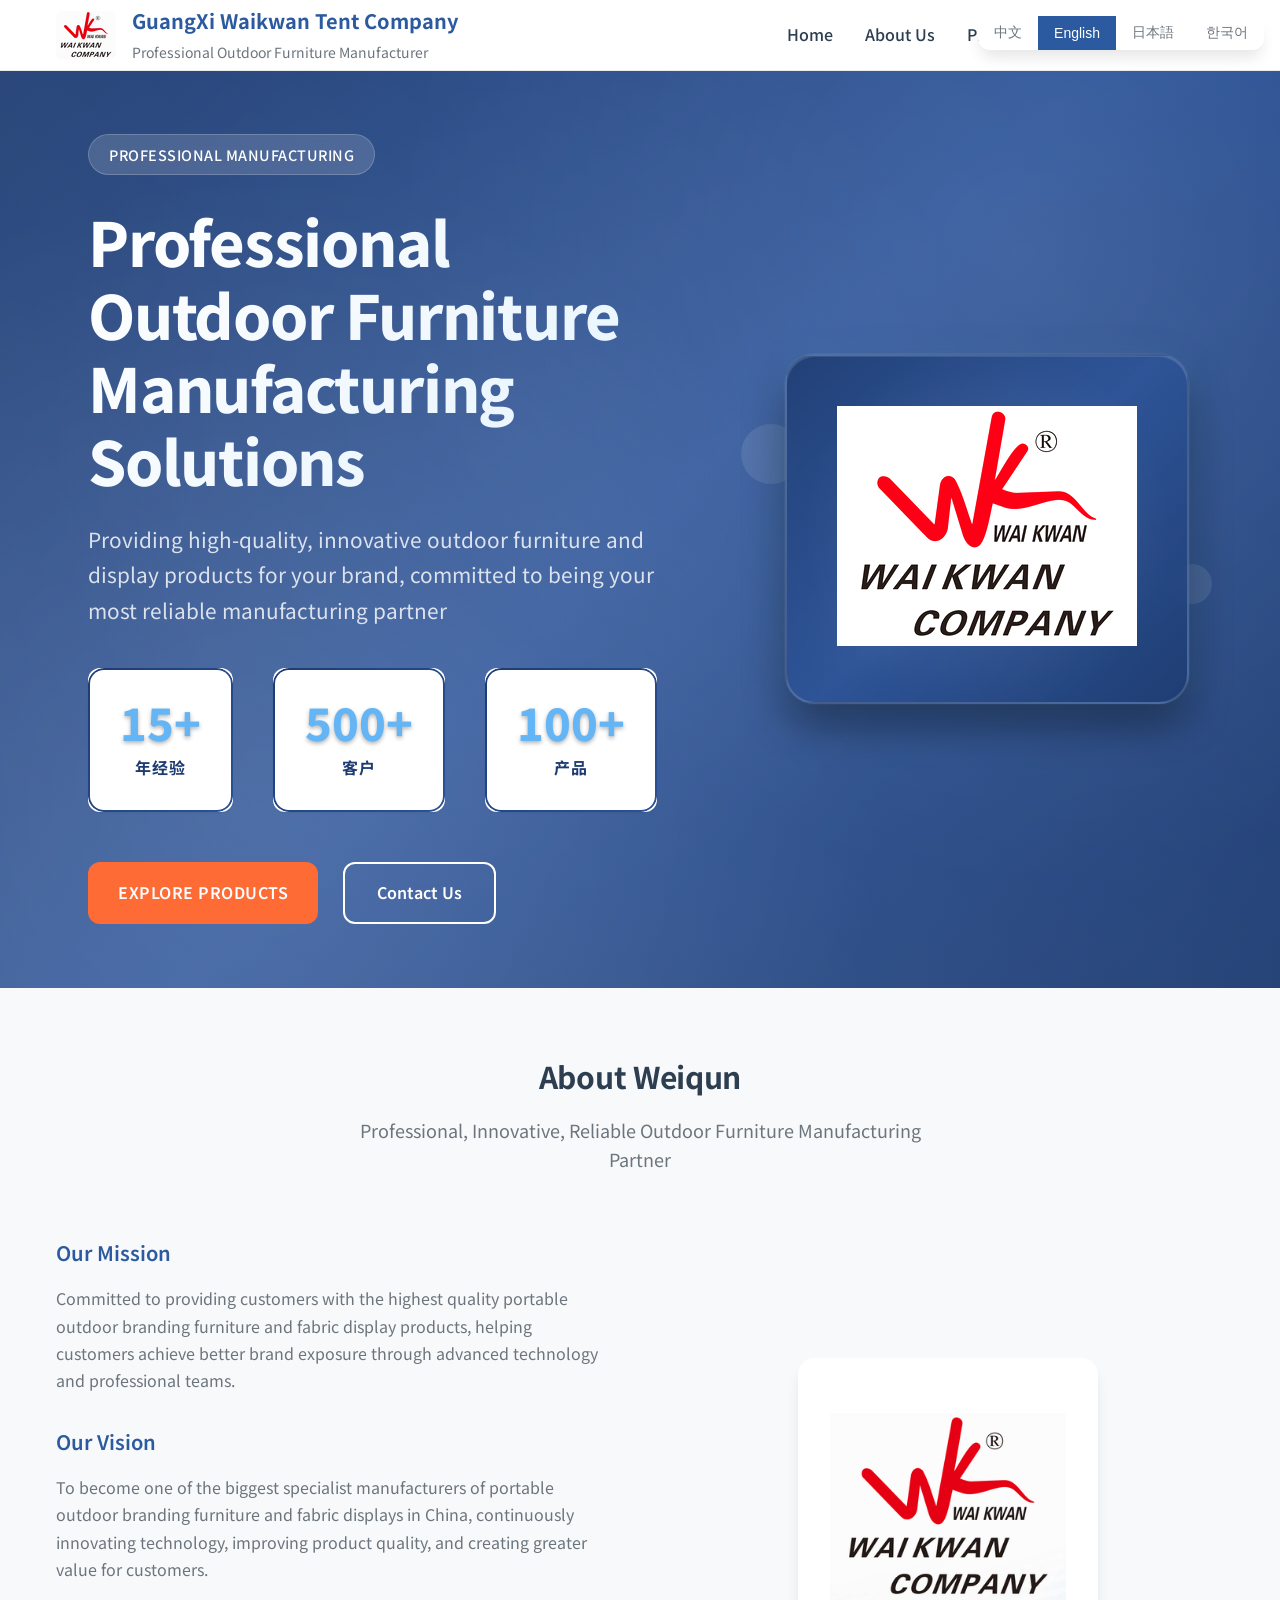
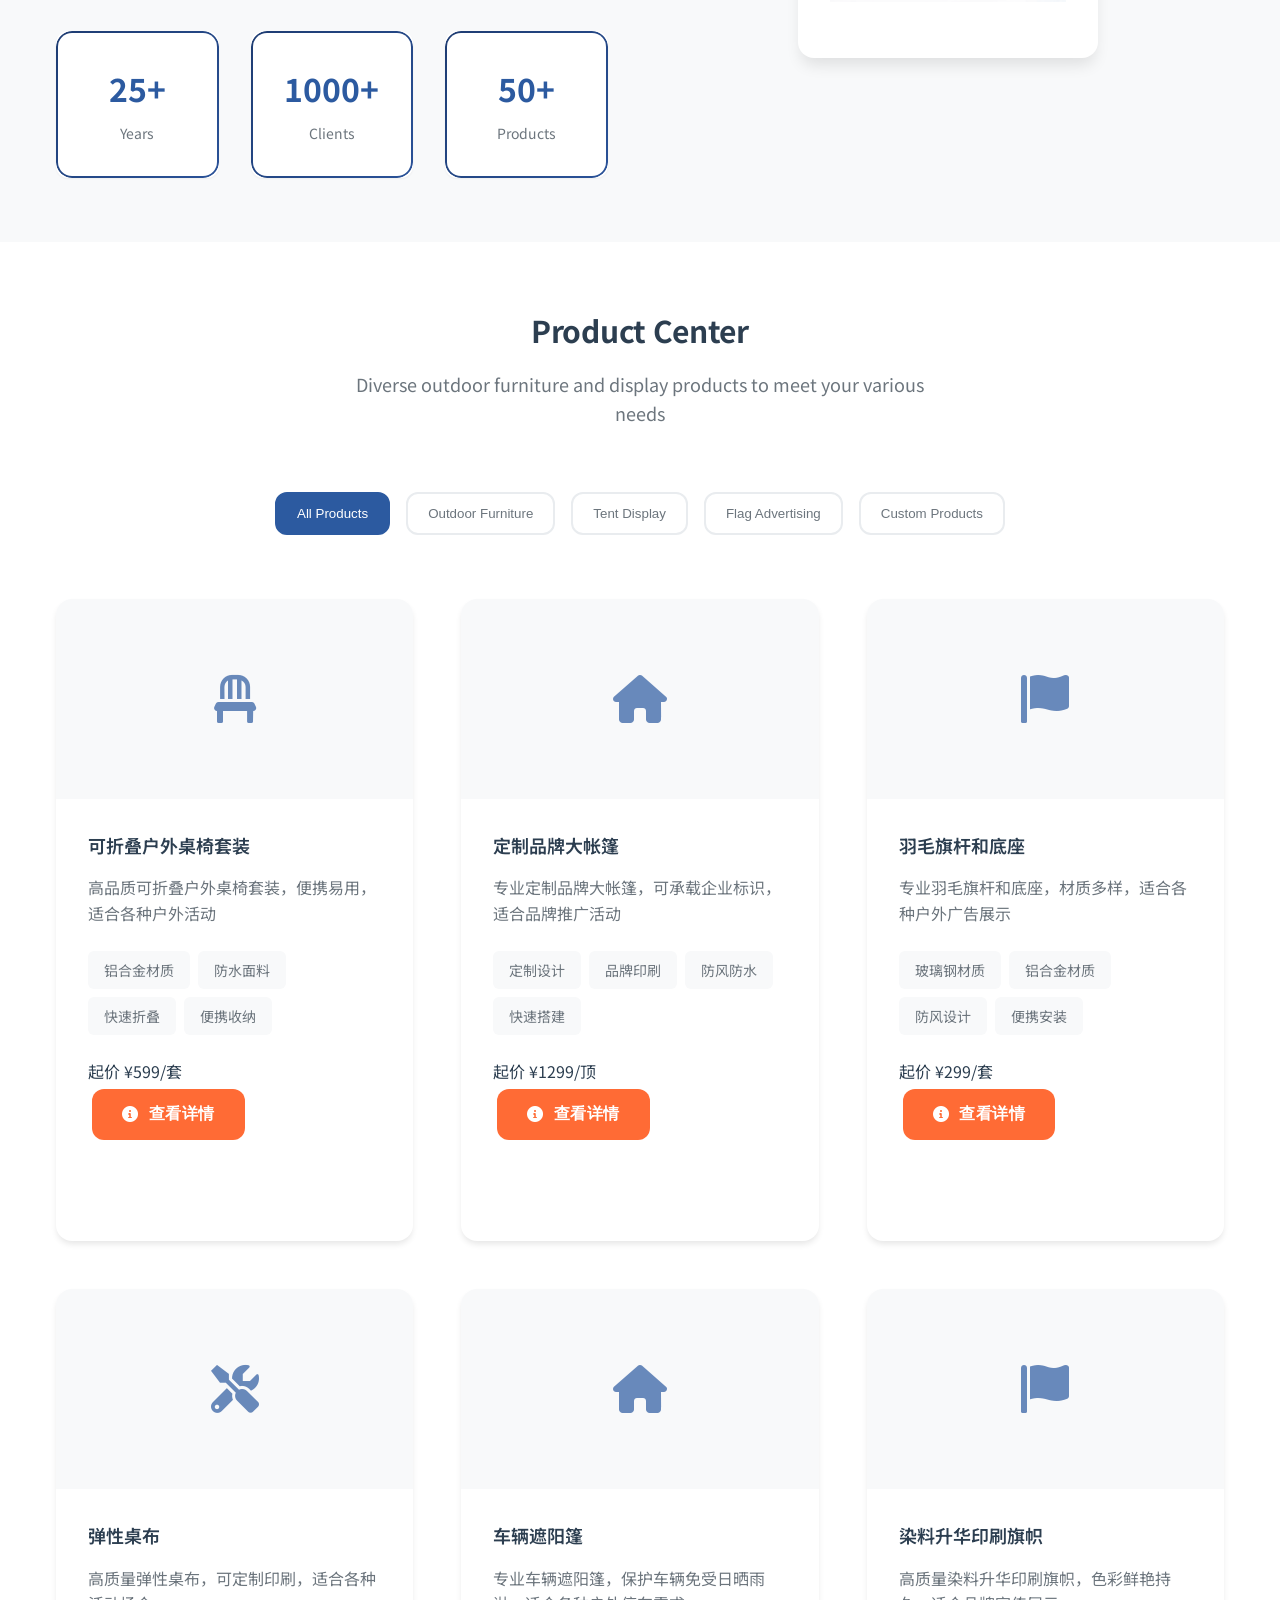
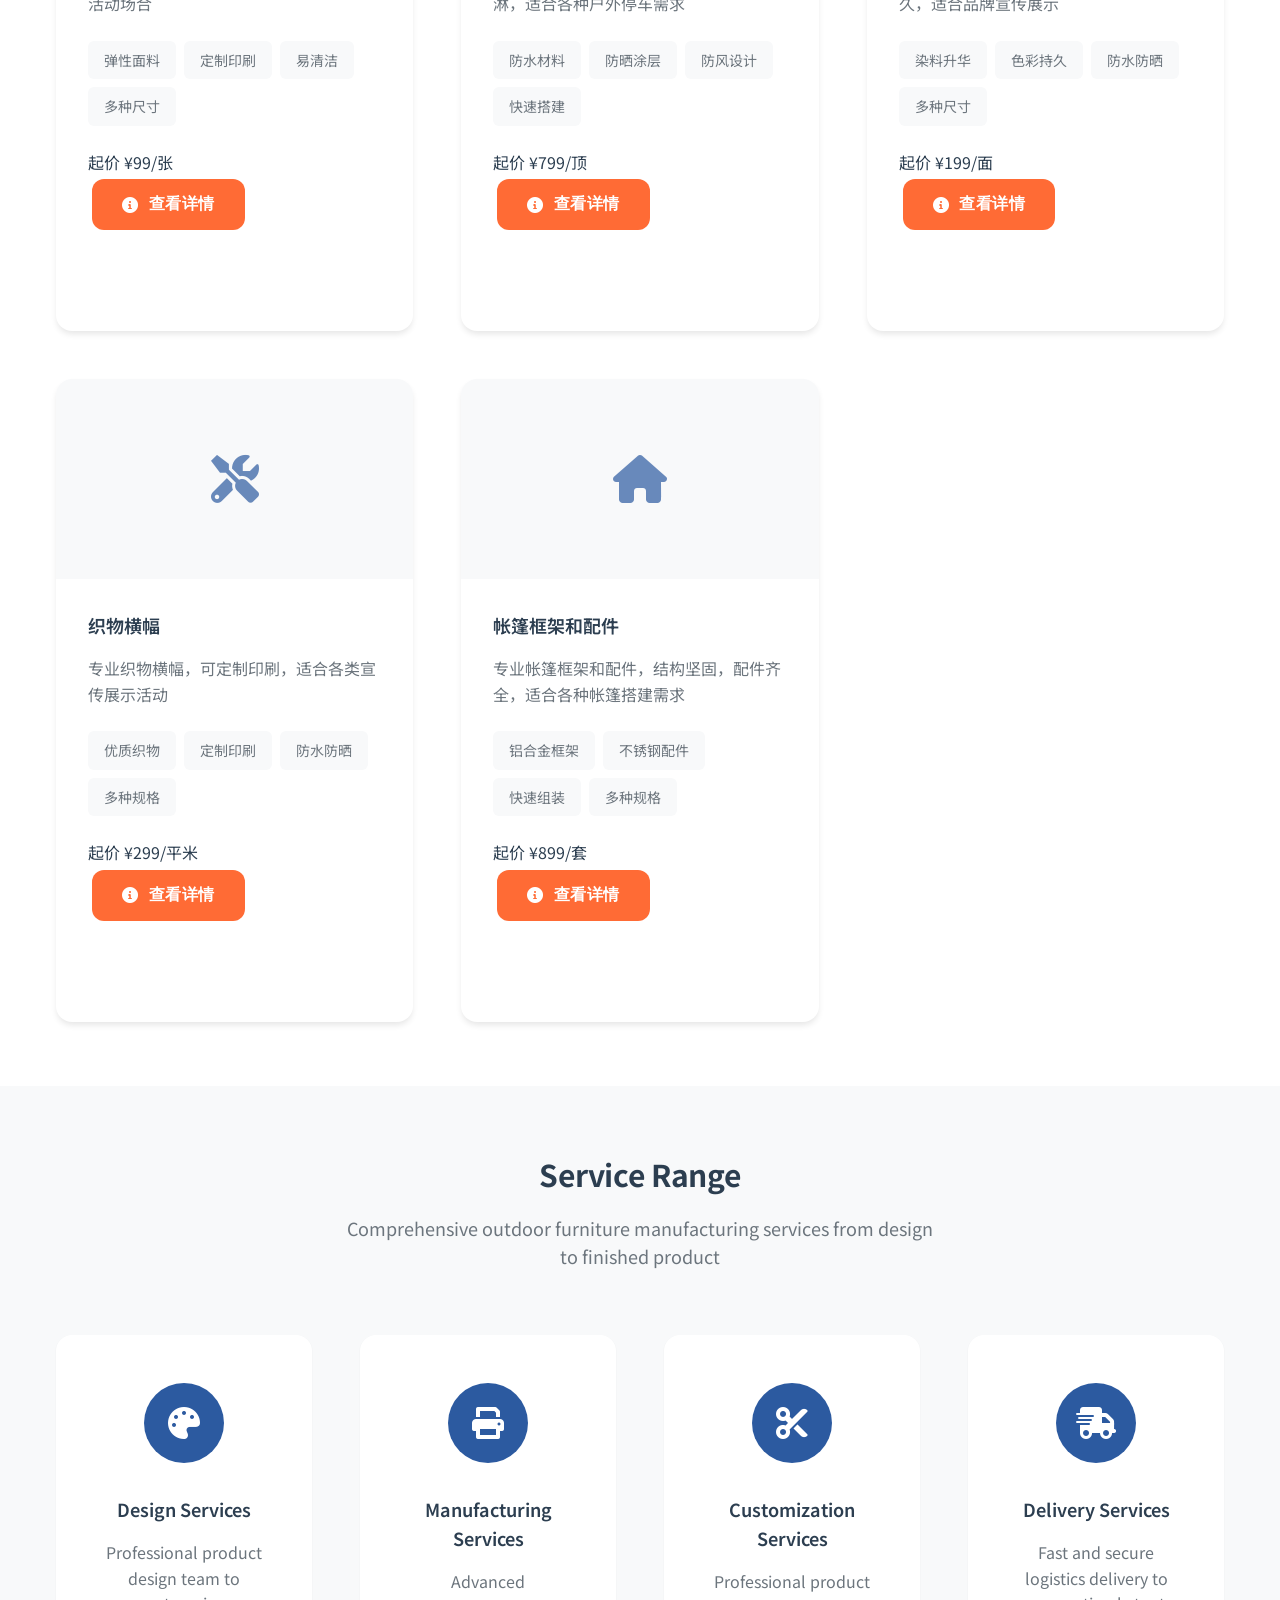
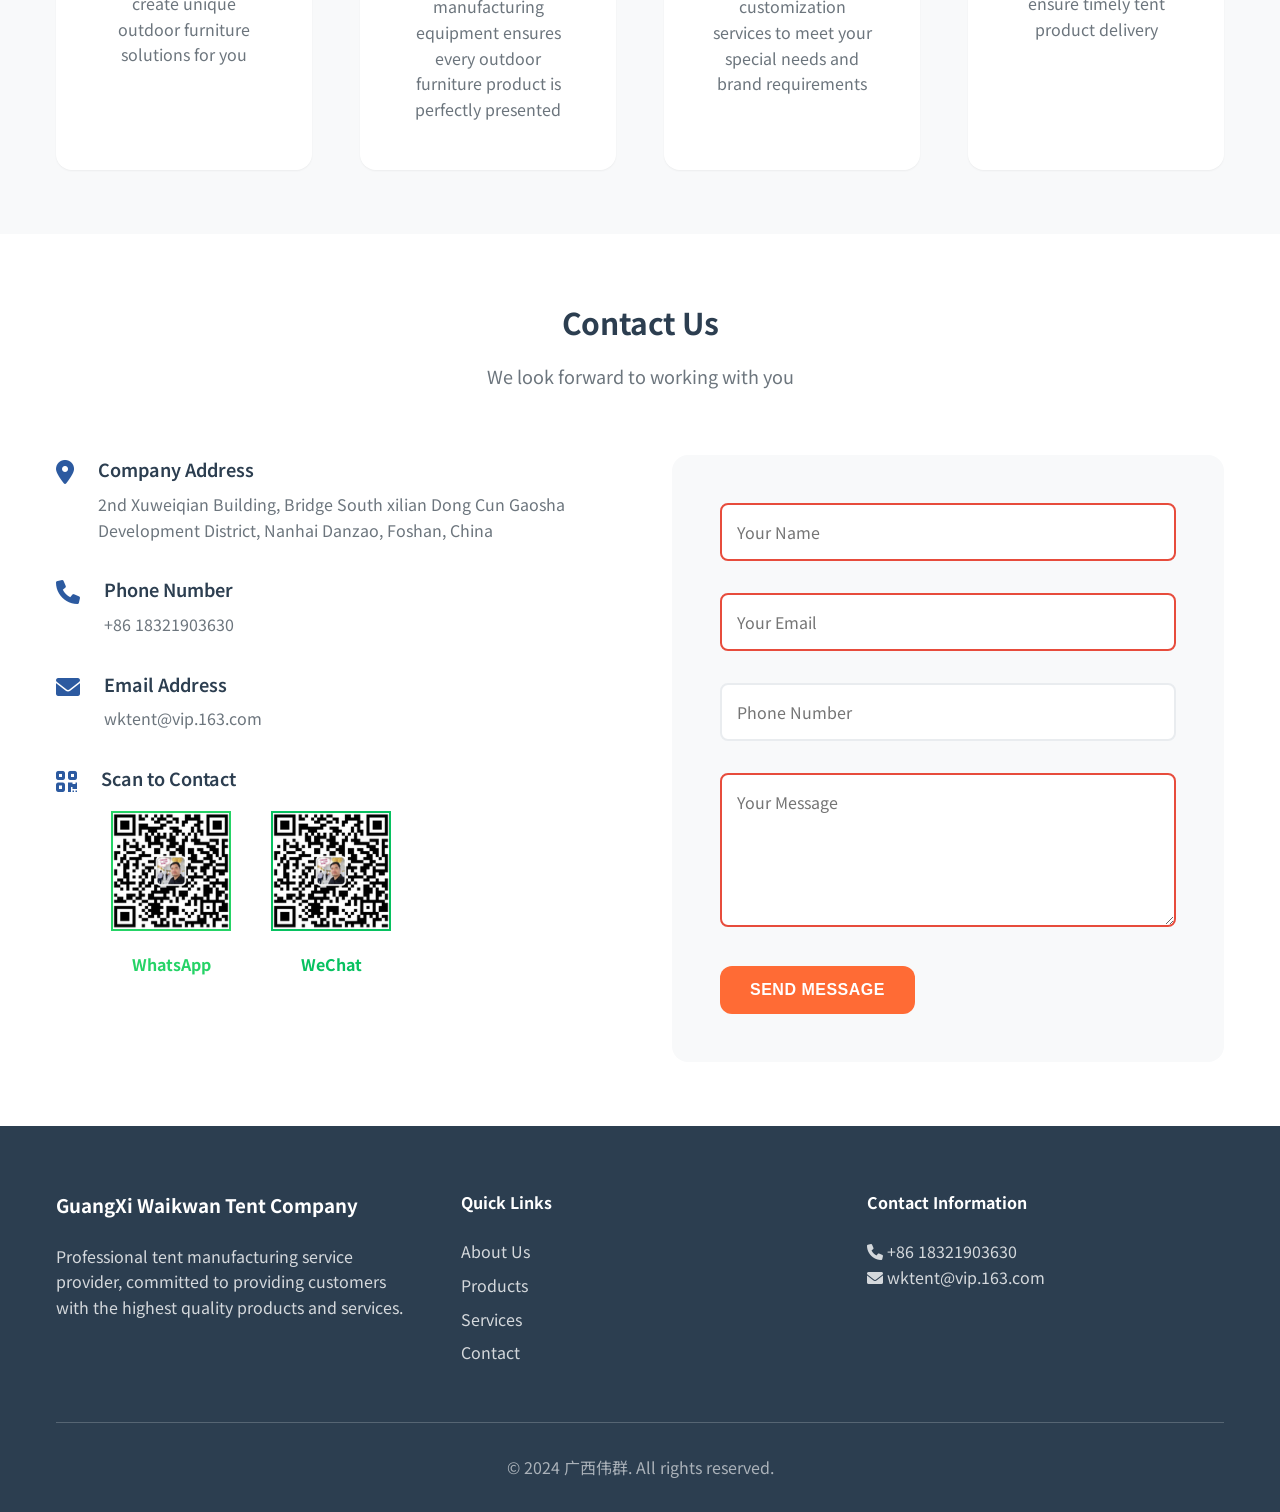
==== index.html @ 6387b3f2 "公司网站" ====
<!DOCTYPE html>
<html lang="zh-CN">
<head>
    <meta charset="UTF-8">
    <meta name="viewport" content="width=device-width, initial-scale=1.0">
    <title>广西伟群帐篷制造有限公司 - 专业帐篷制造</title>
    <link rel="stylesheet" href="styles/main.css">
    <link rel="stylesheet" href="styles/multilang.css">
    <link href="https://fonts.googleapis.com/css2?family=Noto+Sans+SC:wght@300;400;500;700&family=Inter:wght@300;400;500;700&display=swap" rel="stylesheet">
    <link rel="stylesheet" href="https://cdnjs.cloudflare.com/ajax/libs/font-awesome/6.0.0/css/all.min.css">
</head>
<body>
    <!-- 语言切换器 -->
    <div class="language-switcher">
        <button class="lang-btn active" data-lang="zh">中文</button>
        <button class="lang-btn" data-lang="en">English</button>
        <button class="lang-btn" data-lang="ja">日本語</button>
        <button class="lang-btn" data-lang="ko">한국어</button>
    </div>

    <!-- 导航栏 -->
    <nav class="navbar">
        <div class="nav-container">
            <div class="nav-logo">
                <img src="images/waikwan_logo_small.png" alt="WAI KWAN COMPANY" class="nav-logo-img">
                <div class="nav-logo-text">
                    <h1 data-translate="company_name">广西伟群帐篷公司</h1>
                    <span data-translate="tagline">专业户外家具制造商</span>
                </div>
            </div>
            <ul class="nav-menu">
                <li><a href="#home" data-translate="nav_home">首页</a></li>
                <li><a href="#about" data-translate="nav_about">公司介绍</a></li>
                <li><a href="#products" data-translate="nav_products">产品中心</a></li>
                <li><a href="#services" data-translate="nav_services">服务范围</a></li>
                <li><a href="#contact" data-translate="nav_contact">联系我们</a></li>
            </ul>
            <div class="hamburger">
                <span></span>
                <span></span>
                <span></span>
            </div>
        </div>
    </nav>

    <!-- 主要内容 -->
    <main>
        <!-- 首页横幅 -->
        <section id="home" class="hero">
            <div class="hero-background">
                <div class="hero-pattern"></div>
                <div class="hero-gradient"></div>
            </div>
            <div class="container">
                <div class="hero-content">
                    <div class="hero-text">
                        <div class="hero-badge">
                            <span data-translate="hero_badge">专业制造</span>
                        </div>
                        <h1 data-translate="hero_title">专业的户外家具制造解决方案</h1>
                        <p data-translate="hero_subtitle">为您的品牌提供高质量、创新性的户外家具和展示产品，致力于成为您最可靠的制造伙伴</p>
                        <div class="hero-stats">
                            <div class="stat-item">
                                <span class="stat-number">15+</span>
                                <span class="stat-label">年经验</span>
                            </div>
                            <div class="stat-item">
                                <span class="stat-number">500+</span>
                                <span class="stat-label">客户</span>
                            </div>
                            <div class="stat-item">
                                <span class="stat-number">100+</span>
                                <span class="stat-label">产品</span>
                            </div>
                        </div>
                        <div class="hero-buttons">
                            <a href="#products" class="btn btn-primary" data-translate="btn_explore">
                                <span>探索产品</span>
                                <i class="fas fa-arrow-right"></i>
                            </a>
                            <a href="#contact" class="btn btn-secondary" data-translate="btn_contact">
                                <span>联系我们</span>
                                <i class="fas fa-phone"></i>
                            </a>
                        </div>
                    </div>
                    <div class="hero-visual">
                        <div class="hero-logo-container">
                            <div class="logo-background">
                                <img src="images/waikwan_logo_large.png" alt="WAI KWAN COMPANY" class="hero-logo">
                            </div>
                            <div class="floating-elements">
                                <div class="floating-shape shape-1"></div>
                                <div class="floating-shape shape-2"></div>
                                <div class="floating-shape shape-3"></div>
                            </div>
                        </div>
                    </div>
                </div>
            </div>
        </section>

        <!-- 公司介绍 -->
        <section id="about" class="about">
            <div class="container">
                <div class="section-header">
                    <h2 data-translate="about_title">关于伟群</h2>
                    <p data-translate="about_subtitle">专业、创新、可靠的户外家具制造合作伙伴</p>
                </div>
                <div class="about-content">
                    <div class="about-text">
                        <h3 data-translate="about_mission">我们的使命</h3>
                        <p data-translate="about_mission_text">致力于为客户提供最优质的便携式户外品牌家具和织物展示产品，通过先进的技术和专业的团队，帮助客户实现更好的品牌展示效果。</p>
                        
                        <h3 data-translate="about_vision">我们的愿景</h3>
                        <p data-translate="about_vision_text">成为中国最大的便携式户外品牌家具和织物展示产品专业制造商，不断创新技术，提升产品质量，为客户创造更大价值。</p>
                        
                        <div class="stats">
                            <div class="stat-item">
                                <h4>25+</h4>
                                <p data-translate="stat_years">年行业经验</p>
                            </div>
                            <div class="stat-item">
                                <h4>1000+</h4>
                                <p data-translate="stat_clients">满意客户</p>
                            </div>
                            <div class="stat-item">
                                <h4>50+</h4>
                                <p data-translate="stat_products">产品类型</p>
                            </div>
                        </div>
                    </div>
                    <div class="about-image">
                        <div class="about-logo-container">
                            <img src="images/waikwan_logo_large.png" alt="WAI KWAN COMPANY" class="about-logo">
                        </div>
                    </div>
                </div>
            </div>
        </section>

        <!-- 产品中心 -->
        <section id="products" class="products">
            <div class="container">
                <div class="section-header">
                    <h2 data-translate="products_title">产品中心</h2>
                    <p data-translate="products_subtitle">多样化的户外家具和展示产品，满足您的各种需求</p>
                </div>
                
                <div class="product-categories">
                    <button class="category-btn active" data-category="all" data-translate="category_all">全部产品</button>
                    <button class="category-btn" data-category="furniture" data-translate="category_furniture">户外家具</button>
                    <button class="category-btn" data-category="tents" data-translate="category_tents">帐篷展示</button>
                    <button class="category-btn" data-category="flags" data-translate="category_flags">旗帜广告</button>
                    <button class="category-btn" data-category="custom" data-translate="category_custom">定制产品</button>
                </div>

                <div class="products-grid">
                    <!-- 产品项目将通过JavaScript动态加载 -->
                </div>
            </div>
        </section>

        <!-- 服务范围 -->
        <section id="services" class="services">
            <div class="container">
                <div class="section-header">
                    <h2 data-translate="services_title">服务范围</h2>
                    <p data-translate="services_subtitle">全方位的户外家具制造服务，从设计到成品</p>
                </div>
                <div class="services-grid">
                    <div class="service-item">
                        <div class="service-icon">
                            <i class="fas fa-palette"></i>
                        </div>
                        <h3 data-translate="service_design">设计服务</h3>
                        <p data-translate="service_design_desc">专业的产品设计团队，为您打造独特的户外家具解决方案</p>
                    </div>
                    <div class="service-item">
                        <div class="service-icon">
                            <i class="fas fa-print"></i>
                        </div>
                        <h3 data-translate="service_manufacturing">制造服务</h3>
                        <p data-translate="service_manufacturing_desc">先进的制造设备，确保每一个户外家具产品都完美呈现</p>
                    </div>
                    <div class="service-item">
                        <div class="service-icon">
                            <i class="fas fa-cut"></i>
                        </div>
                        <h3 data-translate="service_customization">定制服务</h3>
                        <p data-translate="service_customization_desc">专业的产品定制服务，满足您的特殊需求和品牌要求</p>
                    </div>
                    <div class="service-item">
                        <div class="service-icon">
                            <i class="fas fa-shipping-fast"></i>
                        </div>
                        <h3 data-translate="service_delivery">配送服务</h3>
                        <p data-translate="service_delivery_desc">快速、安全的物流配送，确保户外家具产品及时送达</p>
                    </div>
                </div>
            </div>
        </section>

        <!-- 联系我们 -->
        <section id="contact" class="contact">
            <div class="container">
                <div class="section-header">
                    <h2 data-translate="contact_title">联系我们</h2>
                    <p data-translate="contact_subtitle">我们期待与您的合作</p>
                </div>
                <div class="contact-content">
                    <div class="contact-info">
                        <div class="contact-item">
                            <i class="fas fa-map-marker-alt"></i>
                            <div>
                                <h4 data-translate="contact_address_title">公司地址</h4>
                                <p>2nd Xuweiqian Building, Bridge South xilian Dong Cun Gaosha Development District, Nanhai Danzao, Foshan, China</p>
                            </div>
                        </div>
                        <div class="contact-item">
                            <i class="fas fa-phone"></i>
                            <div>
                                <h4 data-translate="contact_phone_title">联系电话</h4>
                                <p>+86 18321903630</p>
                            </div>
                        </div>
                        <div class="contact-item">
                            <i class="fas fa-envelope"></i>
                            <div>
                                <h4 data-translate="contact_email_title">电子邮箱</h4>
                                <p>wktent@vip.163.com</p>
                            </div>
                        </div>
                        <div class="contact-item">
                            <i class="fas fa-qrcode"></i>
                            <div>
                                <h4 data-translate="contact_qr_title">扫码联系</h4>
                                <div class="qr-codes" style="display: flex; gap: 20px; flex-wrap: wrap;">
                                    <div class="qr-item" style="text-align: center;">
                                        <img src="images/whatsapp_qr_medium.png" alt="WhatsApp QR Code" style="width: 120px; height: 120px; margin: 10px; border: 2px solid #25D366;">
                                        <p style="margin: 5px 0; font-weight: bold; color: #25D366;" data-translate="whatsapp_label">WhatsApp</p>
                                    </div>
                                    <div class="qr-item" style="text-align: center;">
                                        <img src="images/wechat_qr_medium.png" alt="WeChat QR Code" style="width: 120px; height: 120px; margin: 10px; border: 2px solid #07C160;">
                                        <p style="margin: 5px 0; font-weight: bold; color: #07C160;" data-translate="wechat_label">WeChat</p>
                                    </div>
                                </div>
                            </div>
                        </div>
                    </div>
                    <div class="contact-form">
                        <form id="contactForm">
                            <div class="form-group">
                                <input type="text" id="name" name="name" placeholder="您的姓名" data-translate-placeholder="form_name" required>
                                <div class="error-message" id="nameError"></div>
                            </div>
                            <div class="form-group">
                                <input type="email" id="email" name="email" placeholder="您的邮箱" data-translate-placeholder="form_email" required>
                                <div class="error-message" id="emailError"></div>
                            </div>
                            <div class="form-group">
                                <input type="tel" id="phone" name="phone" placeholder="联系电话" data-translate-placeholder="form_phone">
                                <div class="error-message" id="phoneError"></div>
                            </div>
                            <div class="form-group">
                                <textarea id="message" name="message" placeholder="您的需求" data-translate-placeholder="form_message" rows="5" required></textarea>
                                <div class="error-message" id="messageError"></div>
                            </div>
                            <button type="submit" class="btn btn-primary" id="submitBtn" data-translate="form_submit">
                                <span id="submitText">发送消息</span>
                                <i class="fas fa-spinner fa-spin" id="loadingIcon" style="display: none;"></i>
                            </button>
                        </form>
                        <div id="formMessage" class="form-message" style="display: none;"></div>
                    </div>
                </div>
            </div>
        </section>
    </main>

    <!-- 页脚 -->
    <footer class="footer">
        <div class="container">
            <div class="footer-content">
                <div class="footer-section">
                    <h3 data-translate="company_name">广西伟群</h3>
                    <p data-translate="footer_desc">专业的户外家具制造服务提供商，致力于为客户提供最优质的产品和服务。</p>
                </div>
                <div class="footer-section">
                    <h4 data-translate="footer_links_title">快速链接</h4>
                    <ul>
                        <li><a href="#about" data-translate="nav_about">公司介绍</a></li>
                        <li><a href="#products" data-translate="nav_products">产品中心</a></li>
                        <li><a href="#services" data-translate="nav_services">服务范围</a></li>
                        <li><a href="#contact" data-translate="nav_contact">联系我们</a></li>
                    </ul>
                </div>
                <div class="footer-section">
                    <h4 data-translate="footer_contact_title">联系方式</h4>
                    <p><i class="fas fa-phone"></i> +86 18321903630</p>
                    <p><i class="fas fa-envelope"></i> wktent@vip.163.com</p>
                </div>
            </div>
            <div class="footer-bottom">
                <p>&copy; 2024 广西伟群. <span data-translate="footer_rights">保留所有权利。</span></p>
            </div>
        </div>
    </footer>

    <!-- 返回顶部按钮 -->
    <button class="back-to-top" id="backToTop">
        <i class="fas fa-chevron-up"></i>
    </button>

    <!-- PDF下载模态框 -->
    <div id="pdfModal" class="modal">
        <div class="modal-content">
            <span class="close">&times;</span>
            <h3 data-translate="pdf_download_title">下载产品资料</h3>
            <p data-translate="pdf_download_desc">点击下方按钮下载完整的产品目录和公司介绍。</p>
            <a href="第3版 修改画册 --- 广西伟群.pdf" download class="btn btn-primary" data-translate="btn_download_pdf">下载PDF</a>
        </div>
    </div>

    <script src="scripts/main.js"></script>
    <script src="scripts/multilang.js"></script>
    <script src="scripts/products.js"></script>
    <script src="scripts/contact.js"></script>
</body>
</html>
---- styles/main.css ----
/* 基础样式重置 */
* {
    margin: 0;
    padding: 0;
    box-sizing: border-box;
}

:root {
    /* 主色调 */
    --primary-color: #2c5aa0;
    --primary-dark: #1e3f73;
    --primary-light: #4a7bc8;
    
    /* 辅助色 */
    --secondary-color: #f8f9fa;
    --accent-color: #ff6b35;
    
    /* 中性色 */
    --text-dark: #2c3e50;
    --text-light: #6c757d;
    --text-white: #ffffff;
    --bg-light: #f8f9fa;
    --bg-white: #ffffff;
    --border-color: #e9ecef;
    
    /* 字体 */
    --font-primary: 'Noto Sans SC', 'Inter', sans-serif;
    --font-size-sm: 0.875rem;
    --font-size-base: 1rem;
    --font-size-lg: 1.125rem;
    --font-size-xl: 1.25rem;
    --font-size-2xl: 1.5rem;
    --font-size-3xl: 1.875rem;
    --font-size-4xl: 2.25rem;
    
    /* 间距 */
    --spacing-xs: 0.5rem;
    --spacing-sm: 1rem;
    --spacing-md: 1.5rem;
    --spacing-lg: 2rem;
    --spacing-xl: 3rem;
    --spacing-2xl: 4rem;
    
    /* 阴影 */
    --shadow-sm: 0 1px 2px 0 rgba(0, 0, 0, 0.05);
    --shadow-md: 0 4px 6px -1px rgba(0, 0, 0, 0.1);
    --shadow-lg: 0 10px 15px -3px rgba(0, 0, 0, 0.1);
    --shadow-xl: 0 20px 25px -5px rgba(0, 0, 0, 0.1);
    
    /* 圆角 */
    --radius-sm: 0.375rem;
    --radius-md: 0.5rem;
    --radius-lg: 0.75rem;
    --radius-xl: 1rem;
    
    /* 过渡 */
    --transition-fast: 0.15s ease-in-out;
    --transition-base: 0.3s ease-in-out;
    --transition-slow: 0.5s ease-in-out;
}

body {
    font-family: var(--font-primary);
    font-size: var(--font-size-base);
    line-height: 1.6;
    color: var(--text-dark);
    background-color: var(--bg-white);
    scroll-behavior: smooth;
}

.container {
    max-width: 1200px;
    margin: 0 auto;
    padding: 0 var(--spacing-sm);
}

/* 语言切换器 */
.language-switcher {
    position: fixed;
    top: var(--spacing-sm);
    right: var(--spacing-sm);
    z-index: 1000;
    display: flex;
    background: var(--bg-white);
    border-radius: var(--radius-lg);
    box-shadow: var(--shadow-lg);
    overflow: hidden;
}

.lang-btn {
    padding: var(--spacing-xs) var(--spacing-sm);
    border: none;
    background: transparent;
    color: var(--text-light);
    cursor: pointer;
    transition: var(--transition-fast);
    font-size: var(--font-size-sm);
    font-weight: 500;
}

.lang-btn:hover {
    background: var(--secondary-color);
    color: var(--text-dark);
}

.lang-btn.active {
    background: var(--primary-color);
    color: var(--text-white);
}

/* 导航栏 */
.navbar {
    position: fixed;
    top: 0;
    left: 0;
    right: 0;
    background: rgba(255, 255, 255, 0.95);
    backdrop-filter: blur(10px);
    border-bottom: 1px solid var(--border-color);
    z-index: 999;
    transition: var(--transition-base);
}

.nav-container {
    max-width: 1200px;
    margin: 0 auto;
    padding: 0 var(--spacing-sm);
    display: flex;
    justify-content: space-between;
    align-items: center;
    height: 70px;
}

.nav-logo {
    display: flex;
    align-items: center;
    gap: var(--spacing-sm);
}

.nav-logo-img {
    width: 60px;
    height: 48px;
    object-fit: contain;
    border-radius: var(--radius-sm);
}

.nav-logo-text h1 {
    font-size: var(--font-size-xl);
    font-weight: 700;
    color: var(--primary-color);
    margin-bottom: 2px;
}

.nav-logo-text span {
    font-size: var(--font-size-sm);
    color: var(--text-light);
    font-weight: 400;
}

.nav-menu {
    display: flex;
    list-style: none;
    gap: var(--spacing-lg);
}

.nav-menu a {
    text-decoration: none;
    color: var(--text-dark);
    font-weight: 500;
    transition: var(--transition-fast);
    position: relative;
}

.nav-menu a:hover {
    color: var(--primary-color);
}

.nav-menu a::after {
    content: '';
    position: absolute;
    bottom: -5px;
    left: 0;
    width: 0;
    height: 2px;
    background: var(--primary-color);
    transition: var(--transition-fast);
}

.nav-menu a:hover::after {
    width: 100%;
}

.hamburger {
    display: none;
    flex-direction: column;
    cursor: pointer;
    gap: 4px;
}

.hamburger span {
    width: 25px;
    height: 3px;
    background: var(--text-dark);
    transition: var(--transition-fast);
}

/* 主要内容区域 */
main {
    margin-top: 70px;
}

/* 首页横幅 */
.hero {
    min-height: 100vh;
    display: flex;
    align-items: center;
    background: linear-gradient(135deg, #1e3c72 0%, #2a5298 50%, #1e3c72 100%);
    color: var(--text-white);
    position: relative;
    overflow: hidden;
}

.hero-background {
    position: absolute;
    top: 0;
    left: 0;
    right: 0;
    bottom: 0;
    z-index: 1;
}

.hero-pattern {
    position: absolute;
    top: 0;
    left: 0;
    right: 0;
    bottom: 0;
    background-image: 
        radial-gradient(circle at 20% 80%, rgba(255, 255, 255, 0.1) 0%, transparent 50%),
        radial-gradient(circle at 80% 20%, rgba(255, 255, 255, 0.1) 0%, transparent 50%),
        radial-gradient(circle at 40% 40%, rgba(255, 255, 255, 0.05) 0%, transparent 50%);
    animation: float 6s ease-in-out infinite;
}

.hero-gradient {
    position: absolute;
    top: 0;
    left: 0;
    right: 0;
    bottom: 0;
    background: linear-gradient(45deg, rgba(255, 255, 255, 0.1) 0%, transparent 100%);
}

.hero-content {
    position: relative;
    z-index: 2;
    display: grid;
    grid-template-columns: 1.2fr 0.8fr;
    gap: 80px;
    align-items: center;
    width: 100%;
    max-width: 1200px;
    margin: 0 auto;
    padding: 0 var(--spacing-lg);
}

.hero-text {
    animation: slideInLeft 1s ease-out;
}

.hero-badge {
    display: inline-block;
    background: rgba(255, 255, 255, 0.15);
    backdrop-filter: blur(10px);
    border: 1px solid rgba(255, 255, 255, 0.2);
    padding: 8px 20px;
    border-radius: 50px;
    margin-bottom: 30px;
    font-size: 0.9rem;
    font-weight: 500;
    letter-spacing: 0.5px;
    text-transform: uppercase;
}

.hero h1 {
    font-size: 3.8rem;
    font-weight: 800;
    margin-bottom: 25px;
    line-height: 1.1;
    background: linear-gradient(135deg, #ffffff 0%, #e3f2fd 100%);
    -webkit-background-clip: text;
    -webkit-text-fill-color: transparent;
    background-clip: text;
}

.hero p {
    font-size: 1.3rem;
    margin-bottom: 40px;
    opacity: 0.9;
    line-height: 1.7;
    color: rgba(255, 255, 255, 0.9);
}

.hero-stats {
    display: flex;
    gap: 40px;
    margin-bottom: 50px;
}

.stat-item {
    position: relative;
    text-align: center;
    background: #ffffff;
    padding: 25px 24px;
    border-radius: 16px;
    min-width: 140px;
    box-shadow: 0 10px 22px rgba(0, 0, 0, 0.18);
    overflow: hidden;
}

/* 外发光描边，使用与首页相同的深蓝渐变 */
.stat-item::before {
    content: '';
    position: absolute;
    inset: 0;
    border-radius: 16px;
    padding: 2px; /* 渐变描边厚度 */
    background: linear-gradient(135deg, #1e3c72 0%, #2a5298 100%);
    -webkit-mask: linear-gradient(#000 0 0) content-box, linear-gradient(#000 0 0);
            mask: linear-gradient(#000 0 0) content-box, linear-gradient(#000 0 0);
    -webkit-mask-composite: xor;
            mask-composite: exclude; /* 仅显示边框 */
}

.stat-number {
    display: block;
    font-size: 2.8rem;
    font-weight: 800;
    color: #64b5f6;
    line-height: 1;
    margin-bottom: 10px;
    text-shadow: 0 2px 4px rgba(0, 0, 0, 0.3);
}

.stat-label {
    display: block !important;
    font-size: 1rem;
    opacity: 1 !important;
    margin-top: 0;
    text-transform: uppercase;
    letter-spacing: 1px;
    color: #1e3c72 !important;
    font-weight: 700;
    text-shadow: none;
}

.hero-buttons {
    display: flex;
    gap: 25px;
    flex-wrap: wrap;
}

.hero-visual {
    position: relative;
    animation: slideInRight 1s ease-out;
}

.hero-image {
    flex: 1;
    display: flex;
    justify-content: center;
    align-items: center;
    z-index: 2;
    position: relative;
}

.image-placeholder {
    width: 400px;
    height: 400px;
    background: rgba(255, 255, 255, 0.1);
    border-radius: var(--radius-xl);
    display: flex;
    align-items: center;
    justify-content: center;
    backdrop-filter: blur(10px);
    border: 1px solid rgba(255, 255, 255, 0.2);
}

.image-placeholder i {
    font-size: 4rem;
    opacity: 0.7;
}

.hero-logo-container {
    position: relative;
    display: flex;
    justify-content: center;
    align-items: center;
}

.logo-background {
    background: linear-gradient(135deg, 
        rgba(30, 60, 114, 0.9) 0%, 
        rgba(42, 82, 152, 0.7) 50%, 
        rgba(30, 60, 114, 0.9) 100%);
    padding: 50px;
    border-radius: 30px;
    backdrop-filter: blur(20px);
    border: 2px solid rgba(255, 255, 255, 0.15);
    box-shadow: 
        0 20px 40px rgba(0, 0, 0, 0.4),
        inset 0 1px 0 rgba(255, 255, 255, 0.1),
        0 0 0 1px rgba(255, 255, 255, 0.05),
        0 0 30px rgba(100, 181, 246, 0.2);
    position: relative;
    z-index: 2;
}

.logo-background::before {
    content: '';
    position: absolute;
    top: 0;
    left: 0;
    right: 0;
    bottom: 0;
    background: radial-gradient(circle at center, rgba(255, 255, 255, 0.1) 0%, transparent 70%);
    border-radius: 30px;
    pointer-events: none;
}

.hero-logo {
    max-width: 100%;
    height: auto;
    filter: 
        drop-shadow(0 10px 20px rgba(0, 0, 0, 0.3))
        drop-shadow(0 0 20px rgba(255, 255, 255, 0.1))
        brightness(1.1)
        contrast(1.1);
}

.floating-elements {
    position: absolute;
    top: 0;
    left: 0;
    right: 0;
    bottom: 0;
    pointer-events: none;
}

.floating-shape {
    position: absolute;
    background: rgba(255, 255, 255, 0.1);
    border-radius: 50%;
    animation: float 4s ease-in-out infinite;
}

.shape-1 {
    width: 60px;
    height: 60px;
    top: 20%;
    left: -10%;
    animation-delay: 0s;
}

.shape-2 {
    width: 40px;
    height: 40px;
    top: 60%;
    right: -5%;
    animation-delay: 1s;
}

.shape-3 {
    width: 80px;
    height: 80px;
    bottom: 10%;
    left: 10%;
    animation-delay: 2s;
}

.hero-logo {
    max-width: 100%;
    max-height: 100%;
    object-fit: contain;
    filter: brightness(1.1);
}

.about-logo-container {
    width: 300px;
    height: 300px;
    background: var(--bg-white);
    border-radius: var(--radius-xl);
    display: flex;
    align-items: center;
    justify-content: center;
    box-shadow: var(--shadow-lg);
    padding: var(--spacing-lg);
    margin: 0 auto;
}

.about-logo {
    max-width: 100%;
    max-height: 100%;
    object-fit: contain;
}

/* 动画效果 */
@keyframes float {
    0%, 100% { transform: translateY(0px) rotate(0deg); }
    50% { transform: translateY(-20px) rotate(180deg); }
}

@keyframes slideInLeft {
    0% { transform: translateX(-100px); opacity: 0; }
    100% { transform: translateX(0); opacity: 1; }
}

@keyframes slideInRight {
    0% { transform: translateX(100px); opacity: 0; }
    100% { transform: translateX(0); opacity: 1; }
}

/* 按钮样式 */
.btn {
    display: inline-block;
    padding: var(--spacing-sm) var(--spacing-lg);
    border-radius: var(--radius-lg);
    text-decoration: none;
    font-weight: 600;
    transition: var(--transition-base);
    border: none;
    cursor: pointer;
    font-size: var(--font-size-base);
    text-align: center;
}

.btn-primary {
    background: var(--accent-color);
    color: var(--text-white);
    display: inline-flex;
    align-items: center;
    gap: 10px;
    padding: 15px 30px;
    font-weight: 600;
    text-transform: uppercase;
    letter-spacing: 0.5px;
}

.btn-primary:hover {
    background: #e55a2b;
    transform: translateY(-2px);
    box-shadow: 0 10px 20px rgba(0, 0, 0, 0.2);
}

.btn-secondary {
    background: transparent;
    color: var(--text-white);
    border: 2px solid var(--text-white);
}

.btn-secondary:hover {
    background: var(--text-white);
    color: var(--primary-color);
    transform: translateY(-2px);
}

/* 章节样式 */
section {
    padding: var(--spacing-2xl) 0;
}

.section-header {
    text-align: center;
    margin-bottom: var(--spacing-2xl);
}

.section-header h2 {
    font-size: var(--font-size-3xl);
    font-weight: 700;
    color: var(--text-dark);
    margin-bottom: var(--spacing-sm);
}

.section-header p {
    font-size: var(--font-size-lg);
    color: var(--text-light);
    max-width: 600px;
    margin: 0 auto;
}

/* 公司介绍 */
.about {
    background: var(--bg-light);
}

.about-content {
    display: grid;
    grid-template-columns: 1fr 1fr;
    gap: var(--spacing-2xl);
    align-items: center;
}

.about-text h3 {
    font-size: var(--font-size-xl);
    font-weight: 600;
    color: var(--primary-color);
    margin-bottom: var(--spacing-sm);
    margin-top: var(--spacing-lg);
}

.about-text h3:first-child {
    margin-top: 0;
}

.about-text p {
    color: var(--text-light);
    margin-bottom: var(--spacing-md);
    line-height: 1.7;
}

.stats {
    display: grid;
    grid-template-columns: repeat(3, 1fr);
    gap: var(--spacing-lg);
    margin-top: var(--spacing-xl);
}

.stat-item {
    text-align: center;
    padding: var(--spacing-lg);
    background: var(--bg-white);
    border-radius: var(--radius-lg);
    box-shadow: var(--shadow-sm);
}

.stat-item h4 {
    font-size: var(--font-size-2xl);
    font-weight: 700;
    color: var(--primary-color);
    margin-bottom: var(--spacing-xs);
}

.stat-item p {
    color: var(--text-light);
    font-size: var(--font-size-sm);
    margin: 0;
}

/* 产品中心 */
.products {
    background: var(--bg-white);
}

.product-categories {
    display: flex;
    justify-content: center;
    gap: var(--spacing-sm);
    margin-bottom: var(--spacing-2xl);
    flex-wrap: wrap;
}

.category-btn {
    padding: var(--spacing-sm) var(--spacing-lg);
    border: 2px solid var(--border-color);
    background: var(--bg-white);
    color: var(--text-light);
    border-radius: var(--radius-lg);
    cursor: pointer;
    transition: var(--transition-fast);
    font-weight: 500;
}

.category-btn:hover {
    border-color: var(--primary-color);
    color: var(--primary-color);
}

.category-btn.active {
    background: var(--primary-color);
    border-color: var(--primary-color);
    color: var(--text-white);
}

.products-grid {
    display: grid;
    grid-template-columns: repeat(auto-fit, minmax(300px, 1fr));
    gap: var(--spacing-xl);
}

.product-item {
    background: var(--bg-white);
    border-radius: var(--radius-xl);
    overflow: hidden;
    box-shadow: var(--shadow-md);
    transition: var(--transition-base);
}

.product-item:hover {
    transform: translateY(-5px);
    box-shadow: var(--shadow-xl);
}

.product-image {
    height: 200px;
    background: var(--secondary-color);
    display: flex;
    align-items: center;
    justify-content: center;
    position: relative;
    overflow: hidden;
}

.product-image i {
    font-size: 3rem;
    color: var(--primary-color);
    opacity: 0.7;
}

.product-info {
    padding: var(--spacing-lg);
}

.product-info h3 {
    font-size: var(--font-size-lg);
    font-weight: 600;
    color: var(--text-dark);
    margin-bottom: var(--spacing-sm);
}

.product-info p {
    color: var(--text-light);
    margin-bottom: var(--spacing-md);
    line-height: 1.6;
}

.product-specs {
    display: flex;
    flex-wrap: wrap;
    gap: var(--spacing-xs);
    margin-bottom: var(--spacing-md);
}

.spec-tag {
    background: var(--secondary-color);
    color: var(--text-light);
    padding: var(--spacing-xs) var(--spacing-sm);
    border-radius: var(--radius-sm);
    font-size: var(--font-size-sm);
}

/* 服务范围 */
.services {
    background: var(--bg-light);
}

.services-grid {
    display: grid;
    grid-template-columns: repeat(auto-fit, minmax(250px, 1fr));
    gap: var(--spacing-xl);
}

.service-item {
    background: var(--bg-white);
    padding: var(--spacing-xl);
    border-radius: var(--radius-xl);
    text-align: center;
    box-shadow: var(--shadow-sm);
    transition: var(--transition-base);
}

.service-item:hover {
    transform: translateY(-5px);
    box-shadow: var(--shadow-lg);
}

.service-icon {
    width: 80px;
    height: 80px;
    background: var(--primary-color);
    border-radius: 50%;
    display: flex;
    align-items: center;
    justify-content: center;
    margin: 0 auto var(--spacing-lg);
}

.service-icon i {
    font-size: 2rem;
    color: var(--text-white);
}

.service-item h3 {
    font-size: var(--font-size-lg);
    font-weight: 600;
    color: var(--text-dark);
    margin-bottom: var(--spacing-sm);
}

.service-item p {
    color: var(--text-light);
    line-height: 1.6;
}

/* 联系我们 */
.contact {
    background: var(--bg-white);
}

.contact-content {
    display: grid;
    grid-template-columns: 1fr 1fr;
    gap: var(--spacing-2xl);
}

.contact-item {
    display: flex;
    align-items: flex-start;
    gap: var(--spacing-md);
    margin-bottom: var(--spacing-lg);
}

.contact-item i {
    font-size: 1.5rem;
    color: var(--primary-color);
    margin-top: 5px;
}

.contact-item h4 {
    font-size: var(--font-size-lg);
    font-weight: 600;
    color: var(--text-dark);
    margin-bottom: var(--spacing-xs);
}

.contact-item p {
    color: var(--text-light);
    margin: 0;
}

.contact-form {
    background: var(--bg-light);
    padding: var(--spacing-xl);
    border-radius: var(--radius-xl);
}

.form-group {
    margin-bottom: var(--spacing-lg);
    position: relative;
}

.form-group input,
.form-group textarea {
    width: 100%;
    padding: 15px;
    border: 2px solid var(--border-color);
    border-radius: var(--radius-md);
    font-size: var(--font-size-base);
    transition: var(--transition-fast);
    font-family: var(--font-primary);
    background: #fff;
    box-sizing: border-box;
}

.form-group input:focus,
.form-group textarea:focus {
    outline: none;
    border-color: var(--primary-color);
    box-shadow: 0 0 0 3px rgba(30, 60, 114, 0.1);
}

.form-group input:invalid,
.form-group textarea:invalid {
    border-color: #e74c3c;
}

.form-group textarea {
    resize: vertical;
    min-height: 120px;
}

.error-message {
    color: #e74c3c;
    font-size: 0.875rem;
    margin-top: 5px;
    display: none;
}

.form-message {
    margin-top: 20px;
    padding: 15px;
    border-radius: 8px;
    font-weight: 500;
    text-align: center;
}

.form-message.success {
    background: #d4edda;
    color: #155724;
    border: 1px solid #c3e6cb;
}

.form-message.error {
    background: #f8d7da;
    color: #721c24;
    border: 1px solid #f5c6cb;
}

#submitBtn:disabled {
    opacity: 0.7;
    cursor: not-allowed;
}

#loadingIcon {
    margin-left: 8px;
}

/* 页脚 */
.footer {
    background: var(--text-dark);
    color: var(--text-white);
    padding: var(--spacing-2xl) 0 var(--spacing-lg);
}

.footer-content {
    display: grid;
    grid-template-columns: repeat(auto-fit, minmax(250px, 1fr));
    gap: var(--spacing-xl);
    margin-bottom: var(--spacing-xl);
}

.footer-section h3,
.footer-section h4 {
    margin-bottom: var(--spacing-md);
    color: var(--text-white);
}

.footer-section p {
    color: rgba(255, 255, 255, 0.8);
    line-height: 1.6;
}

.footer-section ul {
    list-style: none;
}

.footer-section ul li {
    margin-bottom: var(--spacing-xs);
}

.footer-section ul li a {
    color: rgba(255, 255, 255, 0.8);
    text-decoration: none;
    transition: var(--transition-fast);
}

.footer-section ul li a:hover {
    color: var(--text-white);
}

.footer-bottom {
    border-top: 1px solid rgba(255, 255, 255, 0.2);
    padding-top: var(--spacing-lg);
    text-align: center;
    color: rgba(255, 255, 255, 0.6);
}

/* 返回顶部按钮 */
.back-to-top {
    position: fixed;
    bottom: var(--spacing-lg);
    right: var(--spacing-lg);
    width: 50px;
    height: 50px;
    background: var(--primary-color);
    color: var(--text-white);
    border: none;
    border-radius: 50%;
    cursor: pointer;
    opacity: 0;
    visibility: hidden;
    transition: var(--transition-base);
    z-index: 1000;
    box-shadow: var(--shadow-lg);
}

.back-to-top.show {
    opacity: 1;
    visibility: visible;
}

.back-to-top:hover {
    background: var(--primary-dark);
    transform: translateY(-2px);
}

/* 模态框 */
.modal {
    display: none;
    position: fixed;
    z-index: 2000;
    left: 0;
    top: 0;
    width: 100%;
    height: 100%;
    background-color: rgba(0, 0, 0, 0.5);
    backdrop-filter: blur(5px);
}

.modal-content {
    background-color: var(--bg-white);
    margin: 15% auto;
    padding: var(--spacing-xl);
    border-radius: var(--radius-xl);
    width: 90%;
    max-width: 500px;
    position: relative;
    text-align: center;
    box-shadow: var(--shadow-xl);
}

.close {
    color: var(--text-light);
    float: right;
    font-size: 28px;
    font-weight: bold;
    position: absolute;
    top: var(--spacing-sm);
    right: var(--spacing-md);
    cursor: pointer;
}

.close:hover {
    color: var(--text-dark);
}

/* 响应式设计 */
@media (max-width: 768px) {
    .hero-content {
        grid-template-columns: 1fr;
        gap: 40px;
        text-align: center;
    }
    
    .hero h1 {
        font-size: 2.5rem;
    }
    
    .hero p {
        font-size: 1.1rem;
    }
    
    .hero-stats {
        justify-content: center;
        gap: 20px;
    }
    
    .stat-number {
        font-size: 2rem;
    }
    
    .hero-buttons {
        justify-content: center;
        gap: 15px;
    }
    
    .btn {
        padding: 12px 20px;
        font-size: 0.9rem;
    }
    
    .floating-shape {
        display: none;
    }
}

@media (max-width: 768px) {
    .hamburger {
        display: flex;
    }
    
    .nav-menu {
        display: none;
    }
    
    .hero {
        flex-direction: column;
        text-align: center;
        padding: var(--spacing-xl) 0;
    }
    
    .hero h1 {
        font-size: var(--font-size-3xl);
    }
    
    .hero-image {
        margin-top: var(--spacing-xl);
    }
    
    .image-placeholder {
        width: 300px;
        height: 300px;
    }
    
    .hero-logo-container {
        width: 300px;
        height: 300px;
    }
    
    .about-logo-container {
        width: 250px;
        height: 250px;
    }
    
    .nav-logo-img {
        width: 40px;
        height: 40px;
    }
    
    .about-content {
        grid-template-columns: 1fr;
        text-align: center;
    }
    
    .stats {
        grid-template-columns: 1fr;
    }
    
    .contact-content {
        grid-template-columns: 1fr;
    }
    
    .language-switcher {
        top: var(--spacing-xs);
        right: var(--spacing-xs);
    }
    
    .lang-btn {
        padding: var(--spacing-xs);
        font-size: var(--font-size-sm);
    }
    
    .hero-buttons {
        justify-content: center;
    }
    
    .btn {
        padding: var(--spacing-sm) var(--spacing-md);
        font-size: var(--font-size-sm);
    }
}

@media (max-width: 480px) {
    .container {
        padding: 0 var(--spacing-xs);
    }
    
    .hero h1 {
        font-size: var(--font-size-2xl);
    }
    
    .section-header h2 {
        font-size: var(--font-size-2xl);
    }
    
    .products-grid {
        grid-template-columns: 1fr;
    }
    
    .services-grid {
        grid-template-columns: 1fr;
    }
    
    .footer-content {
        grid-template-columns: 1fr;
        text-align: center;
    }
}
---- styles/multilang.css ----
/* 多语言样式支持 */

/* 语言特定字体 */
[lang="zh-CN"],
[lang="zh-TW"] {
    font-family: 'Noto Sans SC', 'PingFang SC', 'Hiragino Sans GB', 'Microsoft YaHei', sans-serif;
}

[lang="en"] {
    font-family: 'Inter', 'Helvetica Neue', Arial, sans-serif;
}

[lang="ja"] {
    font-family: 'Noto Sans JP', 'Hiragino Sans', 'Yu Gothic', sans-serif;
}

[lang="ko"] {
    font-family: 'Noto Sans KR', 'Malgun Gothic', sans-serif;
}

/* 语言切换动画 */
.lang-transition {
    transition: opacity 0.3s ease-in-out, transform 0.3s ease-in-out;
}

.lang-hidden {
    opacity: 0;
    transform: translateY(10px);
}

.lang-visible {
    opacity: 1;
    transform: translateY(0);
}

/* 不同语言的文本方向支持 */
[dir="rtl"] {
    direction: rtl;
    text-align: right;
}

[dir="ltr"] {
    direction: ltr;
    text-align: left;
}

/* 中文特有的排版优化 */
[lang="zh-CN"] .hero h1,
[lang="zh-TW"] .hero h1 {
    letter-spacing: 0.1em;
    line-height: 1.3;
}

[lang="zh-CN"] .section-header h2,
[lang="zh-TW"] .section-header h2 {
    letter-spacing: 0.05em;
}

/* 英文特有的排版优化 */
[lang="en"] .hero h1 {
    letter-spacing: -0.02em;
    line-height: 1.2;
}

[lang="en"] .section-header h2 {
    letter-spacing: -0.01em;
}

/* 日文特有的排版优化 */
[lang="ja"] .hero h1 {
    letter-spacing: 0.05em;
    line-height: 1.4;
}

[lang="ja"] .section-header h2 {
    letter-spacing: 0.03em;
}

/* 韩文特有的排版优化 */
[lang="ko"] .hero h1 {
    letter-spacing: 0.02em;
    line-height: 1.3;
}

[lang="ko"] .section-header h2 {
    letter-spacing: 0.01em;
}

/* 语言切换器的响应式设计 */
@media (max-width: 768px) {
    .language-switcher {
        position: fixed;
        top: 10px;
        right: 10px;
        flex-direction: column;
        background: rgba(255, 255, 255, 0.95);
        backdrop-filter: blur(10px);
        border-radius: 8px;
        box-shadow: 0 4px 6px rgba(0, 0, 0, 0.1);
    }
    
    .lang-btn {
        padding: 8px 12px;
        font-size: 0.8rem;
        border-bottom: 1px solid rgba(0, 0, 0, 0.1);
    }
    
    .lang-btn:last-child {
        border-bottom: none;
    }
}

@media (max-width: 480px) {
    .language-switcher {
        top: 5px;
        right: 5px;
    }
    
    .lang-btn {
        padding: 6px 10px;
        font-size: 0.75rem;
    }
}

/* 多语言内容加载动画 */
.multilang-content {
    opacity: 0;
    transform: translateY(20px);
    transition: opacity 0.5s ease-in-out, transform 0.5s ease-in-out;
}

.multilang-content.loaded {
    opacity: 1;
    transform: translateY(0);
}

/* 语言特定的导航栏调整 */
[lang="en"] .nav-menu {
    gap: 2rem;
}

[lang="ja"] .nav-menu {
    gap: 1.5rem;
}

[lang="ko"] .nav-menu {
    gap: 1.5rem;
}

/* 语言特定的按钮宽度调整 */
[lang="en"] .btn {
    min-width: 120px;
}

[lang="ja"] .btn {
    min-width: 140px;
}

[lang="ko"] .btn {
    min-width: 130px;
}

/* 语言特定的表单样式 */
[lang="ja"] .form-group input,
[lang="ja"] .form-group textarea {
    padding: 12px 16px;
}

[lang="ko"] .form-group input,
[lang="ko"] .form-group textarea {
    padding: 12px 16px;
}

/* 语言特定的统计数字样式 */
[lang="en"] .stat-item h4 {
    font-size: 2rem;
}

[lang="ja"] .stat-item h4 {
    font-size: 1.8rem;
}

[lang="ko"] .stat-item h4 {
    font-size: 1.9rem;
}

/* 语言特定的产品分类按钮 */
[lang="en"] .category-btn {
    padding: 12px 20px;
}

[lang="ja"] .category-btn {
    padding: 12px 24px;
}

[lang="ko"] .category-btn {
    padding: 12px 22px;
}

/* 深色模式支持（为未来扩展准备） */
@media (prefers-color-scheme: dark) {
    :root {
        --text-dark: #e9ecef;
        --text-light: #adb5bd;
        --bg-white: #1a1a1a;
        --bg-light: #2d2d2d;
        --border-color: #495057;
    }
    
    .language-switcher {
        background: rgba(42, 42, 42, 0.95);
        border: 1px solid rgba(255, 255, 255, 0.1);
    }
    
    .navbar {
        background: rgba(26, 26, 26, 0.95);
        border-bottom: 1px solid rgba(255, 255, 255, 0.1);
    }
}

/* 打印样式 */
@media print {
    .language-switcher,
    .navbar,
    .back-to-top,
    .modal {
        display: none !important;
    }
    
    body {
        font-size: 12pt;
        line-height: 1.4;
    }
    
    .hero {
        min-height: auto;
        padding: 2rem 0;
    }
    
    section {
        padding: 1rem 0;
    }
    
    .btn {
        display: none;
    }
}

/* 高对比度模式支持 */
@media (prefers-contrast: high) {
    :root {
        --primary-color: #0000ff;
        --primary-dark: #000080;
        --text-dark: #000000;
        --text-light: #333333;
        --border-color: #000000;
    }
    
    .btn-primary {
        background: #0000ff;
        color: #ffffff;
        border: 2px solid #000000;
    }
    
    .btn-secondary {
        background: #ffffff;
        color: #000000;
        border: 2px solid #000000;
    }
}

/* 减少动画偏好支持 */
@media (prefers-reduced-motion: reduce) {
    * {
        animation-duration: 0.01ms !important;
        animation-iteration-count: 1 !important;
        transition-duration: 0.01ms !important;
    }
    
    .lang-transition {
        transition: none;
    }
    
    .multilang-content {
        transition: none;
    }
}
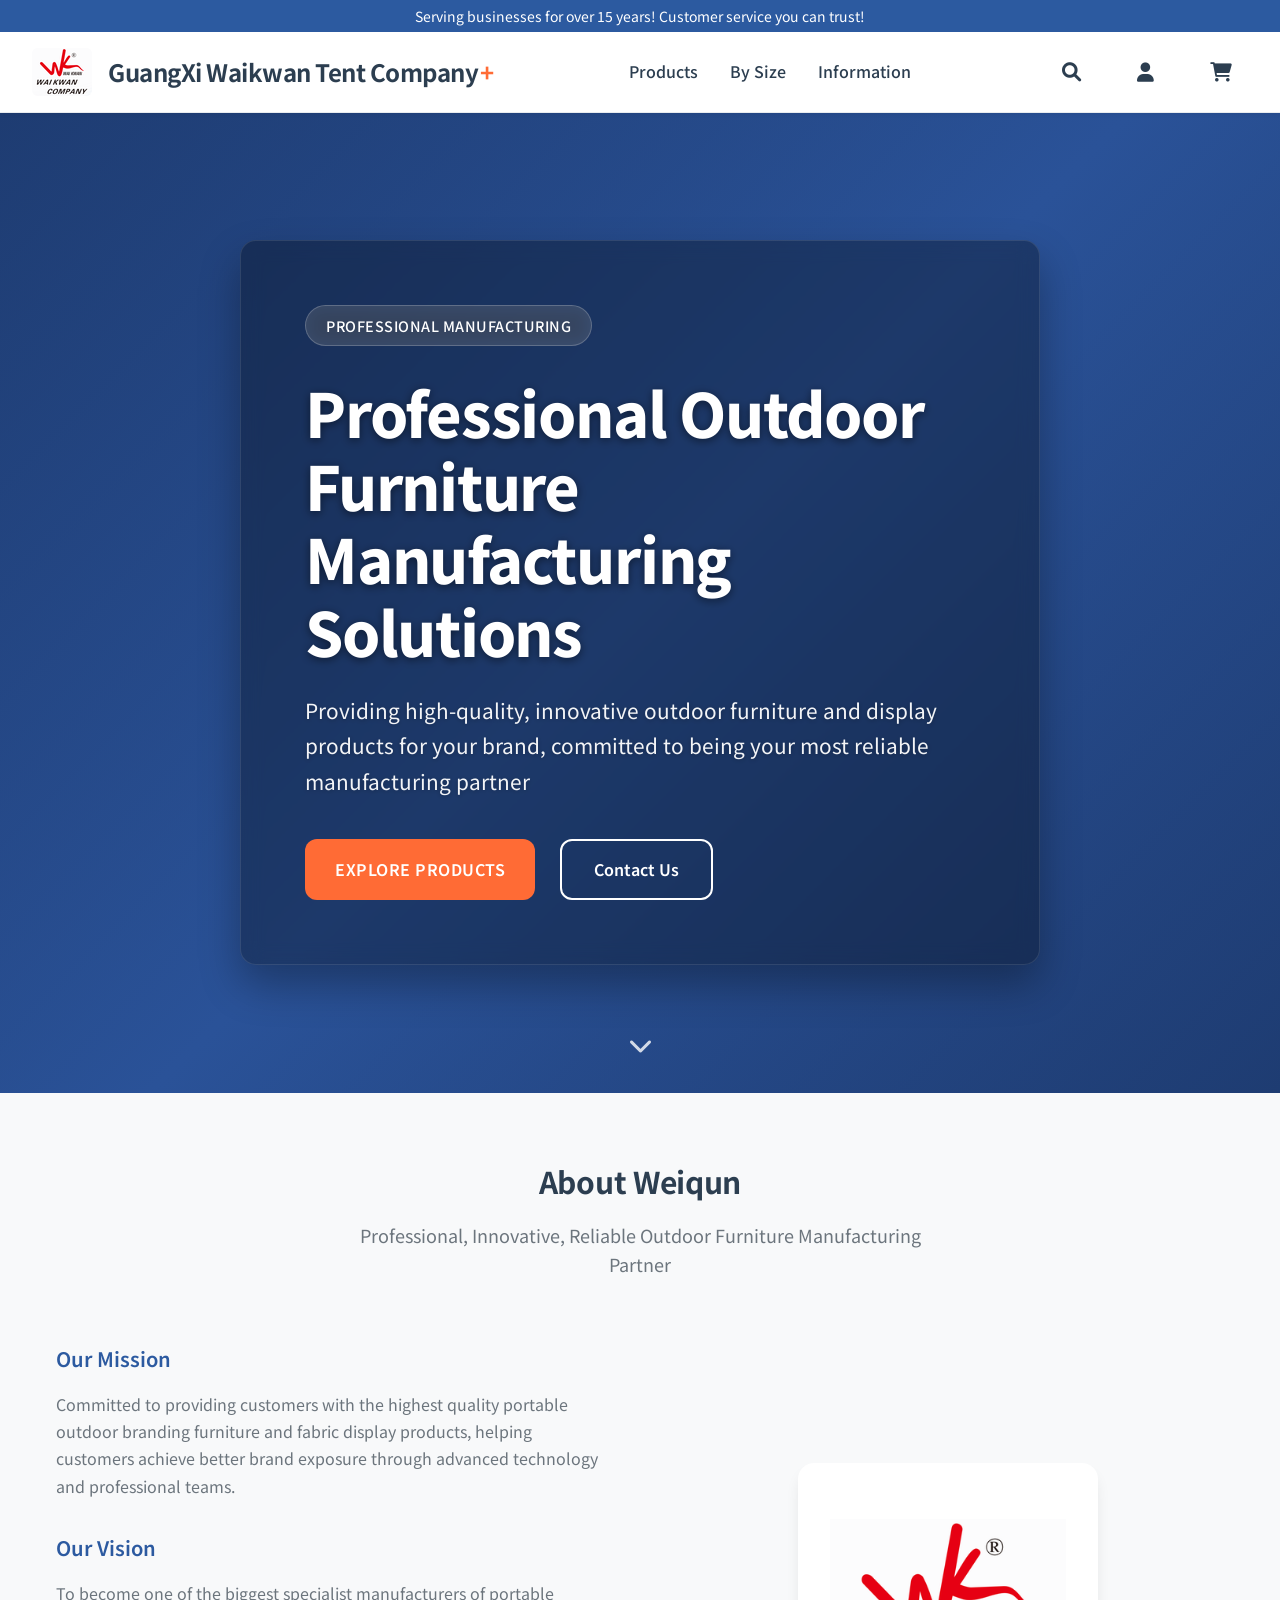
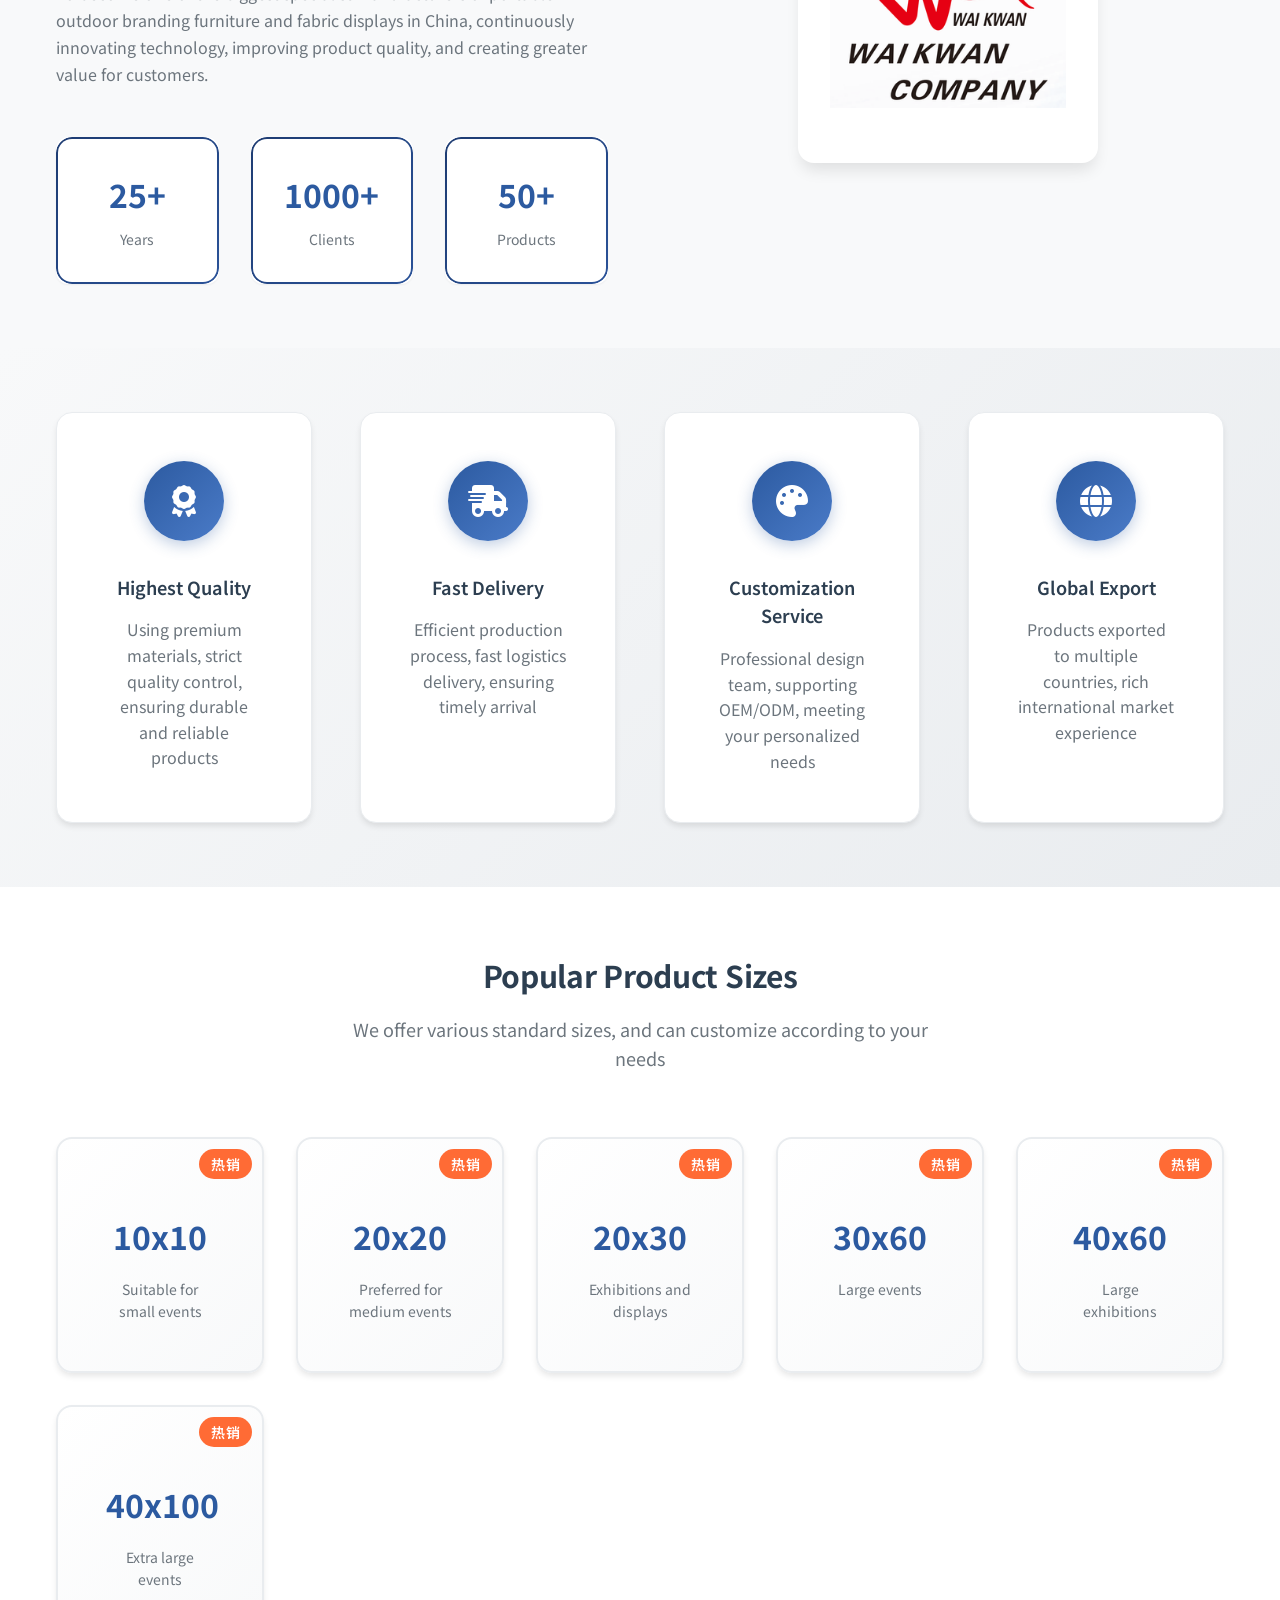
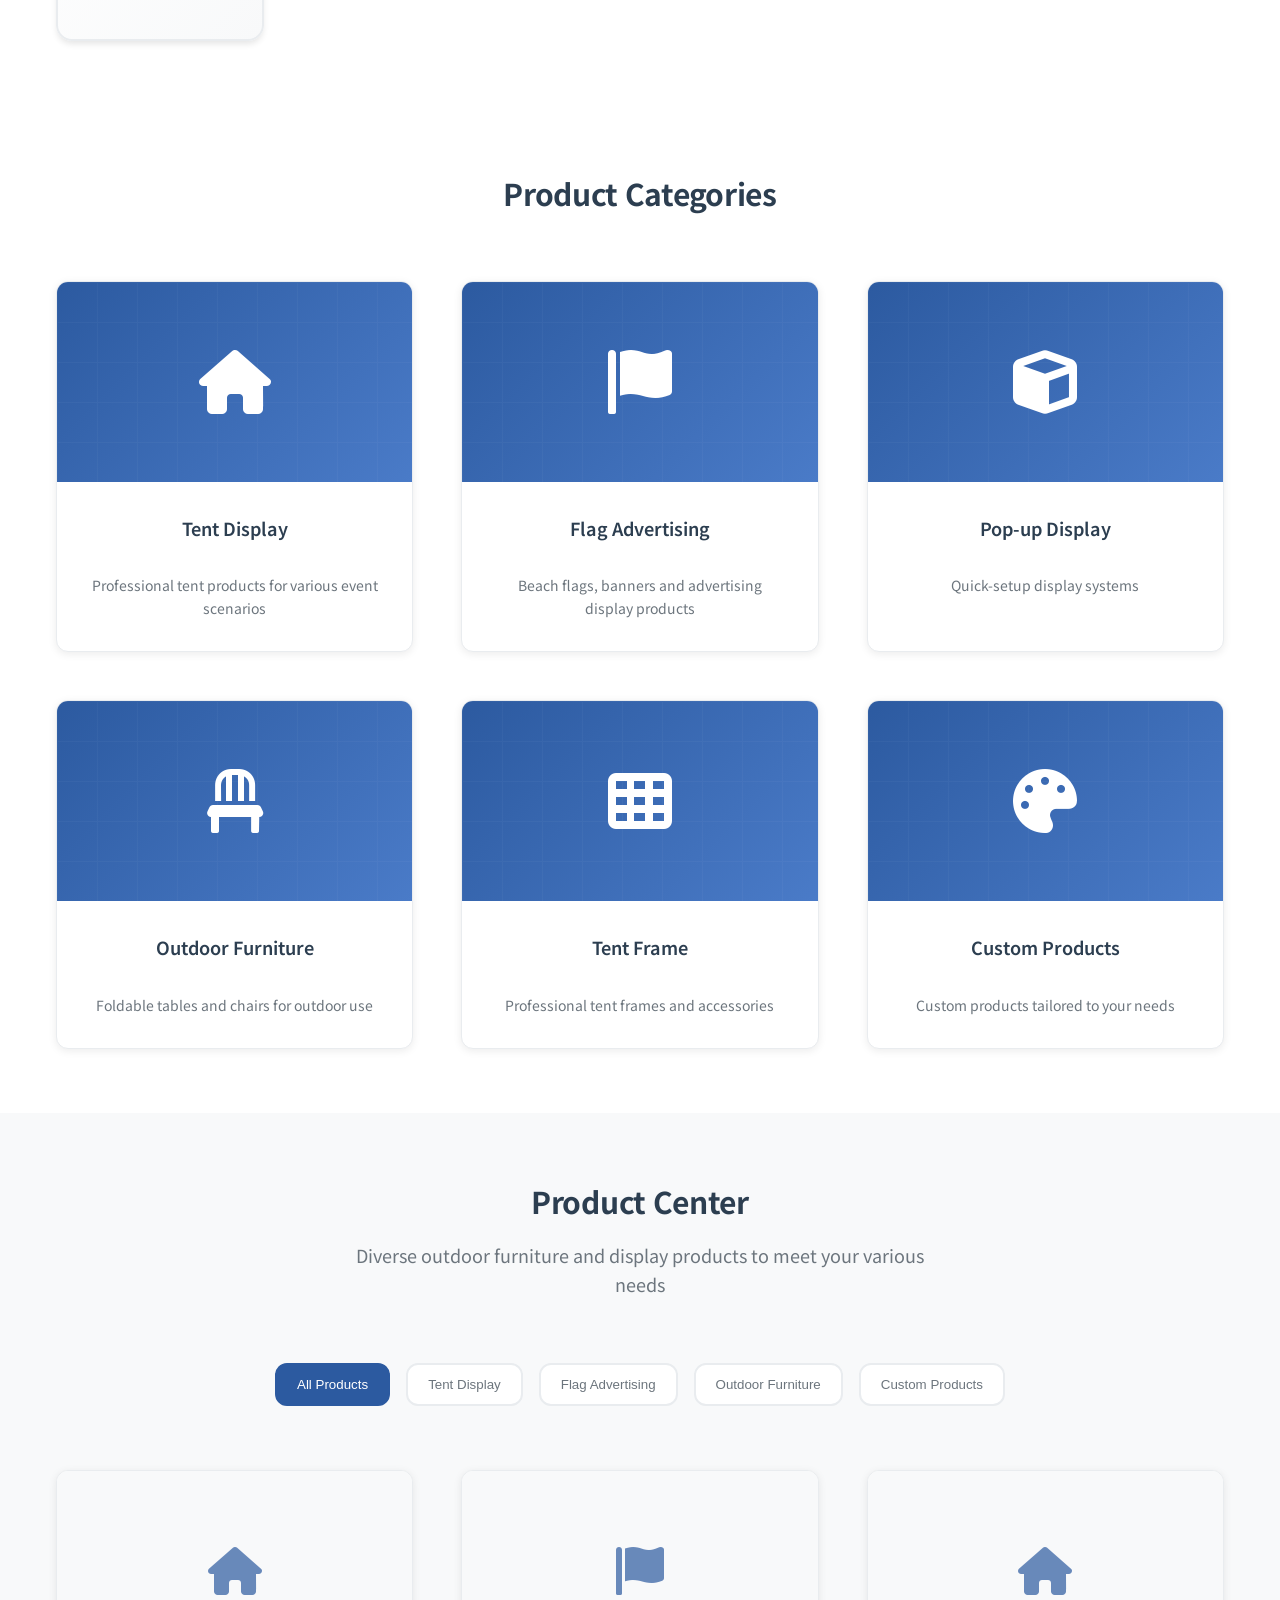
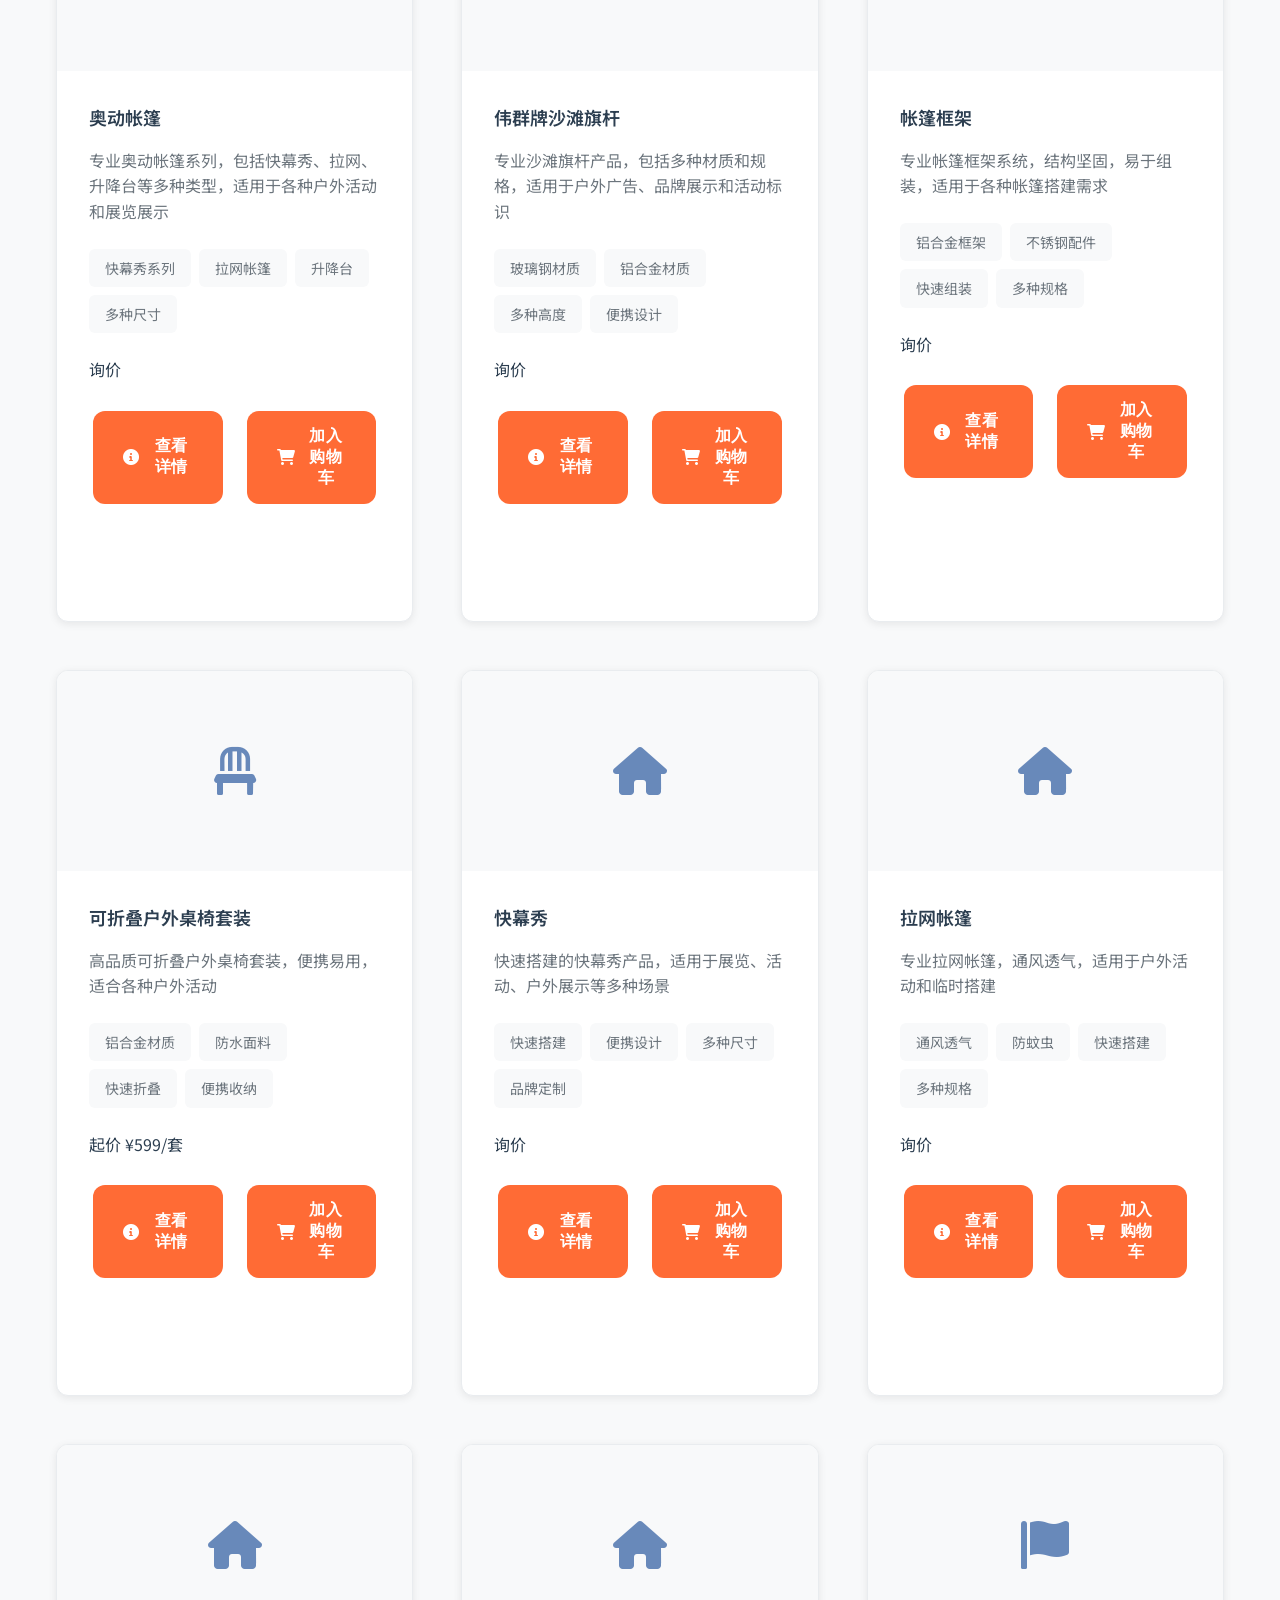
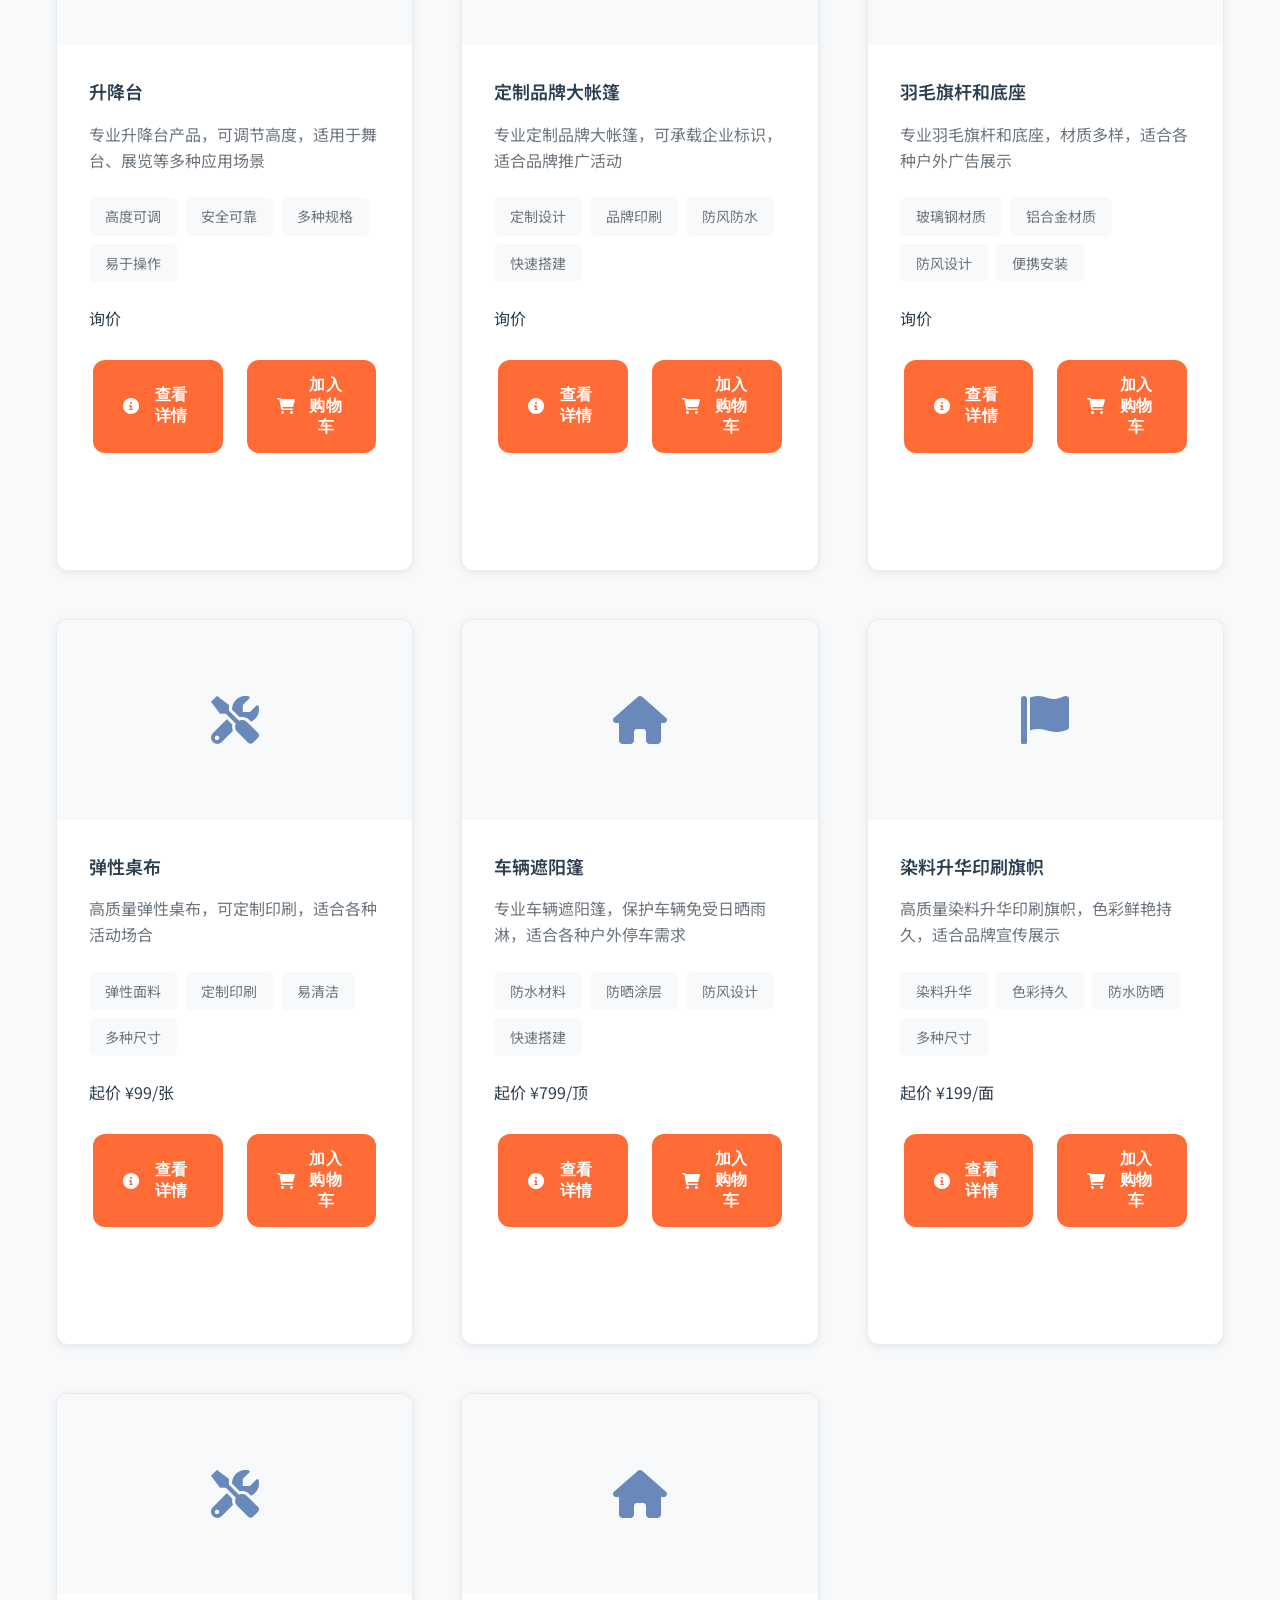
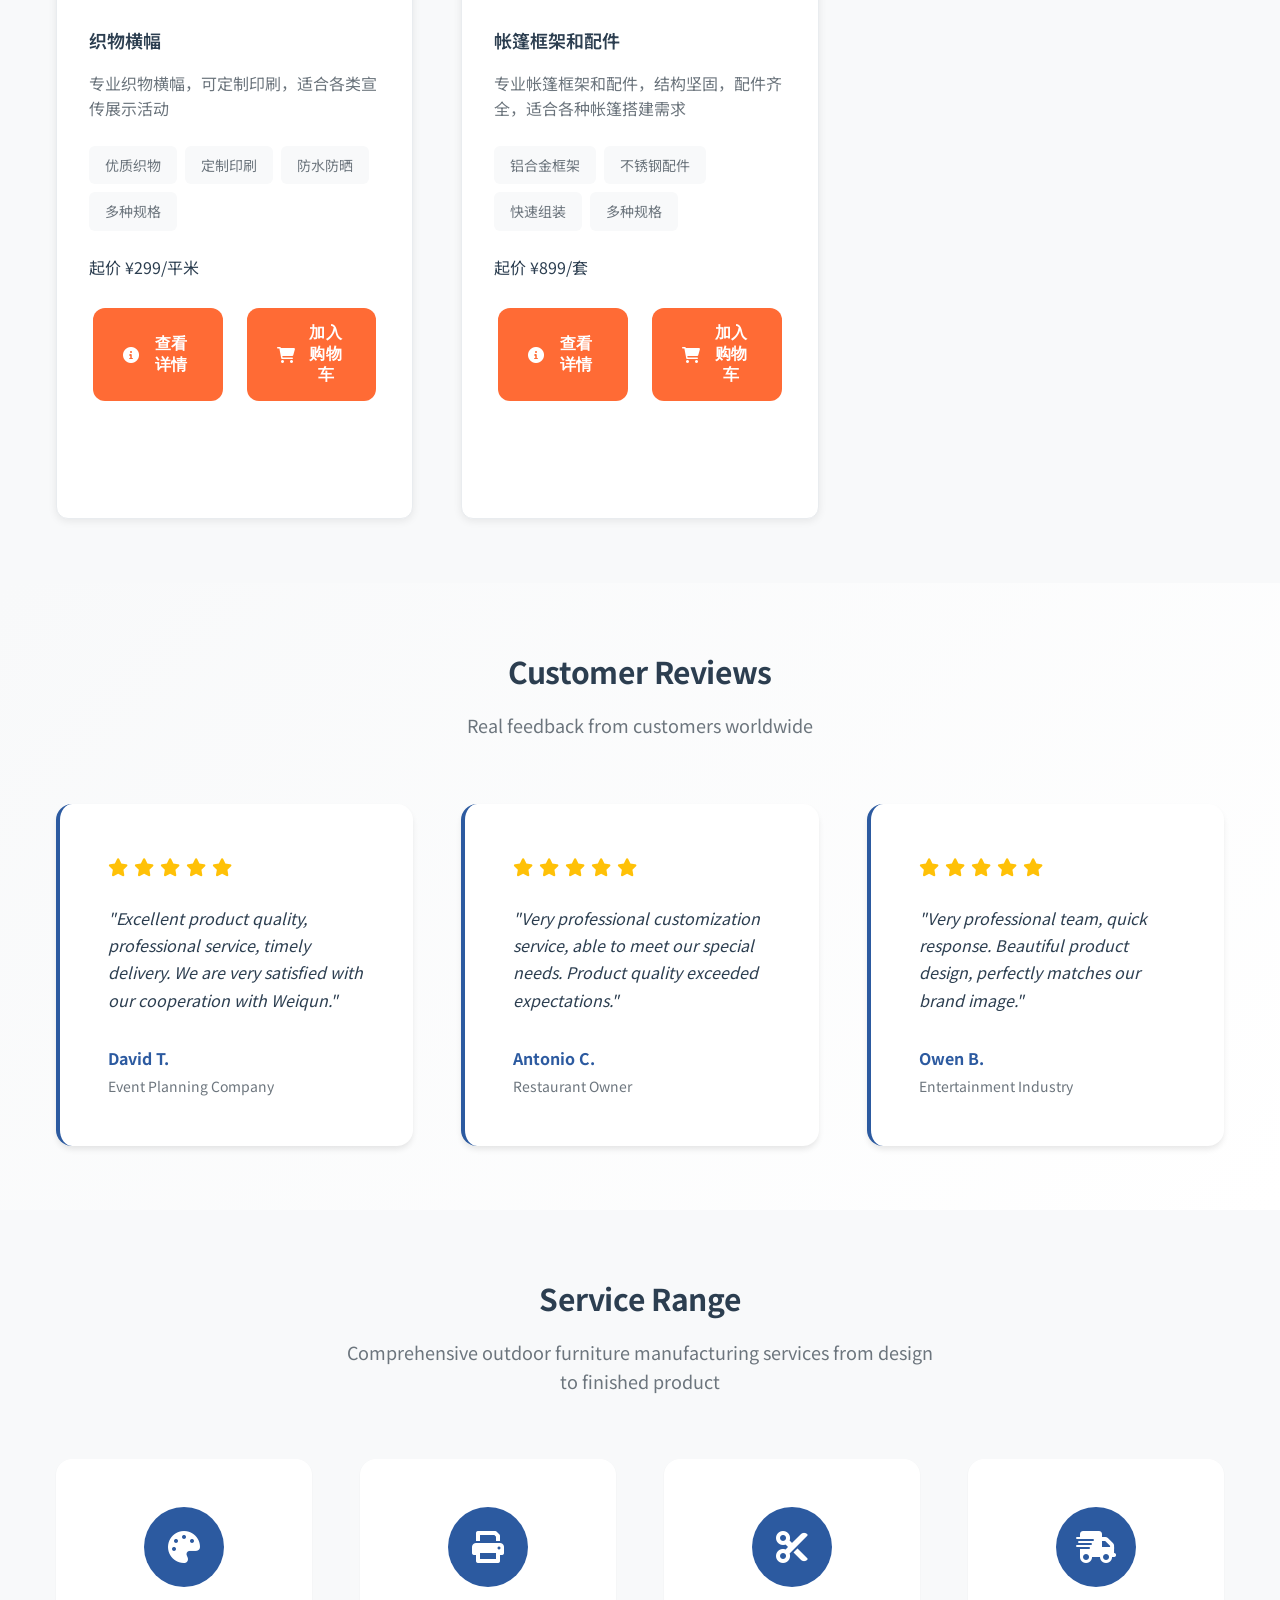
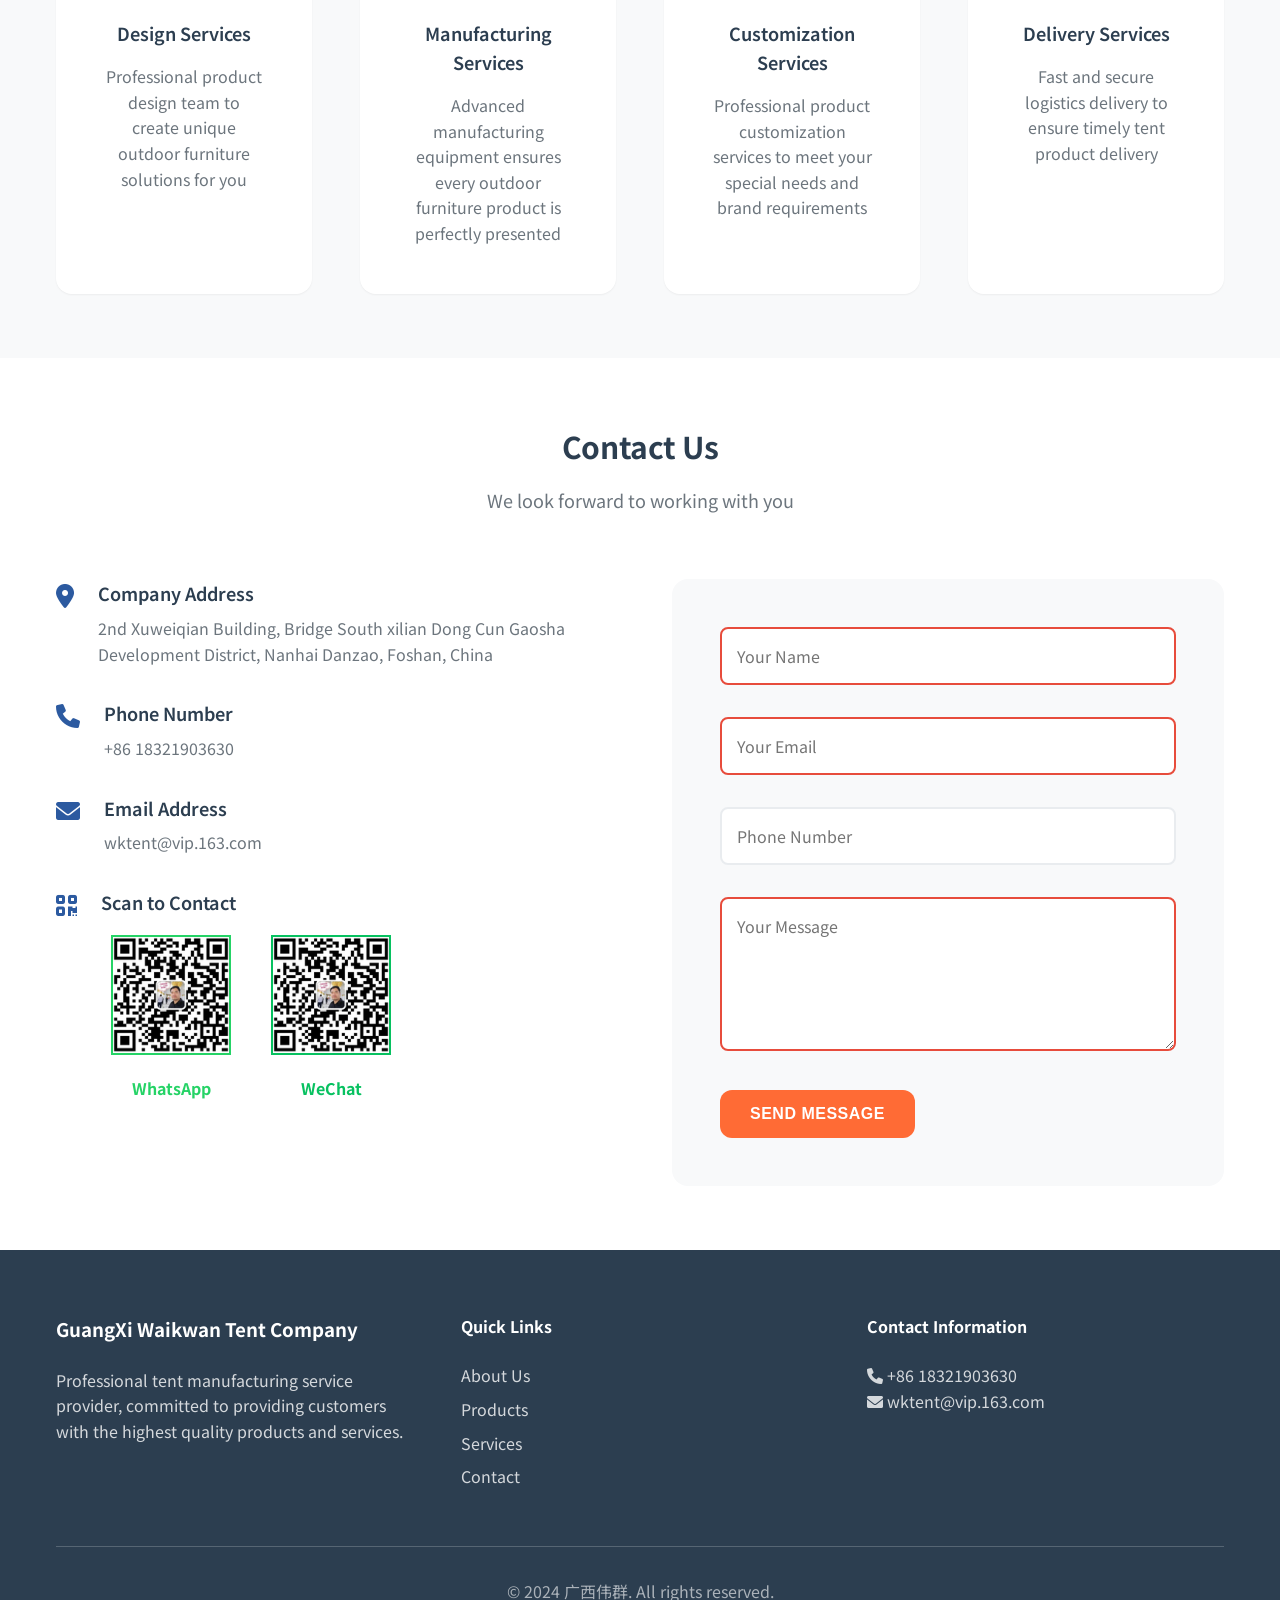
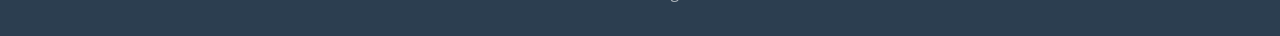
==== commit 6a772336: "update update" ====
--- a/index.html
+++ b/index.html
@@ -6,6 +6,7 @@
     <title>广西伟群帐篷制造有限公司 - 专业帐篷制造</title>
     <link rel="stylesheet" href="styles/main.css">
     <link rel="stylesheet" href="styles/multilang.css">
+    <link rel="stylesheet" href="styles/cart.css">
     <link href="https://fonts.googleapis.com/css2?family=Noto+Sans+SC:wght@300;400;500;700&family=Inter:wght@300;400;500;700&display=swap" rel="stylesheet">
     <link rel="stylesheet" href="https://cdnjs.cloudflare.com/ajax/libs/font-awesome/6.0.0/css/all.min.css">
 </head>
@@ -18,23 +19,56 @@
         <button class="lang-btn" data-lang="ko">한국어</button>
     </div>
 
+    <!-- 顶部提示栏 -->
+    <div class="top-bar">
+        <div class="container">
+            <div class="top-bar-content">
+                <span data-translate="top_bar_text">服务企业超过15年！值得信赖的客户服务！</span>
+            </div>
+        </div>
+    </div>
+
     <!-- 导航栏 -->
     <nav class="navbar">
         <div class="nav-container">
             <div class="nav-logo">
                 <img src="images/waikwan_logo_small.png" alt="WAI KWAN COMPANY" class="nav-logo-img">
                 <div class="nav-logo-text">
-                    <h1 data-translate="company_name">广西伟群帐篷公司</h1>
-                    <span data-translate="tagline">专业户外家具制造商</span>
+                    <h1 data-translate="company_name">伟群帐篷</h1>
                 </div>
             </div>
             <ul class="nav-menu">
-                <li><a href="#home" data-translate="nav_home">首页</a></li>
-                <li><a href="#about" data-translate="nav_about">公司介绍</a></li>
-                <li><a href="#products" data-translate="nav_products">产品中心</a></li>
-                <li><a href="#services" data-translate="nav_services">服务范围</a></li>
-                <li><a href="#contact" data-translate="nav_contact">联系我们</a></li>
+                <li class="nav-item-dropdown">
+                    <a href="#products" data-translate="nav_products">产品 <i class="fas fa-chevron-down"></i></a>
+                    <ul class="dropdown-menu">
+                        <li><a href="#products" data-translate="category_tents">帐篷展示</a></li>
+                        <li><a href="#products" data-translate="category_flags">旗帜广告</a></li>
+                        <li><a href="#products" data-translate="category_furniture">户外家具</a></li>
+                        <li><a href="#products" data-translate="category_custom">定制产品</a></li>
+                    </ul>
+                </li>
+                <li><a href="#products" data-translate="nav_products_by_size">按尺寸</a></li>
+                <li class="nav-item-dropdown">
+                    <a href="#about" data-translate="nav_info">信息 <i class="fas fa-chevron-down"></i></a>
+                    <ul class="dropdown-menu">
+                        <li><a href="#about" data-translate="nav_about">关于我们</a></li>
+                        <li><a href="#services" data-translate="nav_services">服务范围</a></li>
+                        <li><a href="#contact" data-translate="nav_contact">联系我们</a></li>
+                    </ul>
+                </li>
             </ul>
+            <div class="nav-actions">
+                <button class="nav-icon-btn" id="searchBtn" aria-label="搜索">
+                    <i class="fas fa-search"></i>
+                </button>
+                <button class="nav-icon-btn" id="accountBtn" aria-label="账户">
+                    <i class="fas fa-user"></i>
+                </button>
+                <button class="nav-icon-btn" id="cartBtn" aria-label="购物车">
+                    <i class="fas fa-shopping-cart"></i>
+                    <span class="cart-badge">0</span>
+                </button>
+            </div>
             <div class="hamburger">
                 <span></span>
                 <span></span>
@@ -45,37 +79,31 @@
 
     <!-- 主要内容 -->
     <main>
-        <!-- 首页横幅 -->
-        <section id="home" class="hero">
-            <div class="hero-background">
-                <div class="hero-pattern"></div>
-                <div class="hero-gradient"></div>
-            </div>
+        <!-- 首页横幅 - 视频背景 -->
+        <section id="home" class="hero hero-video">
+            <!-- 视频背景 -->
+            <div class="hero-video-wrapper">
+                <video class="hero-video-bg" autoplay muted loop playsinline>
+                    <source src="videos/hero-video.mp4" type="video/mp4">
+                    <source src="videos/hero-video.webm" type="video/webm">
+                    <!-- 如果视频无法加载，显示备用图片 -->
+                    <img src="images/hero-backup.jpg" alt="Hero Background">
+                </video>
+                <div class="hero-video-overlay"></div>
+            </div>
+            
+            <!-- Hero内容 -->
             <div class="container">
                 <div class="hero-content">
                     <div class="hero-text">
                         <div class="hero-badge">
                             <span data-translate="hero_badge">专业制造</span>
                         </div>
-                        <h1 data-translate="hero_title">专业的户外家具制造解决方案</h1>
-                        <p data-translate="hero_subtitle">为您的品牌提供高质量、创新性的户外家具和展示产品，致力于成为您最可靠的制造伙伴</p>
-                        <div class="hero-stats">
-                            <div class="stat-item">
-                                <span class="stat-number">15+</span>
-                                <span class="stat-label">年经验</span>
-                            </div>
-                            <div class="stat-item">
-                                <span class="stat-number">500+</span>
-                                <span class="stat-label">客户</span>
-                            </div>
-                            <div class="stat-item">
-                                <span class="stat-number">100+</span>
-                                <span class="stat-label">产品</span>
-                            </div>
-                        </div>
+                        <h1 data-translate="hero_title">专业的帐篷和户外展示产品制造解决方案</h1>
+                        <p data-translate="hero_subtitle">为您的品牌提供高质量、创新性的帐篷、快幕秀、沙滩旗和展示产品，致力于成为您最可靠的制造伙伴</p>
                         <div class="hero-buttons">
                             <a href="#products" class="btn btn-primary" data-translate="btn_explore">
-                                <span>探索产品</span>
+                                <span>浏览产品</span>
                                 <i class="fas fa-arrow-right"></i>
                             </a>
                             <a href="#contact" class="btn btn-secondary" data-translate="btn_contact">
@@ -84,19 +112,12 @@
                             </a>
                         </div>
                     </div>
-                    <div class="hero-visual">
-                        <div class="hero-logo-container">
-                            <div class="logo-background">
-                                <img src="images/waikwan_logo_large.png" alt="WAI KWAN COMPANY" class="hero-logo">
-                            </div>
-                            <div class="floating-elements">
-                                <div class="floating-shape shape-1"></div>
-                                <div class="floating-shape shape-2"></div>
-                                <div class="floating-shape shape-3"></div>
-                            </div>
-                        </div>
-                    </div>
-                </div>
+                </div>
+            </div>
+            
+            <!-- 滚动提示 -->
+            <div class="scroll-indicator">
+                <i class="fas fa-chevron-down"></i>
             </div>
         </section>
 
@@ -139,6 +160,137 @@
             </div>
         </section>
 
+        <!-- 产品特色展示 -->
+        <section class="features">
+            <div class="container">
+                <div class="features-grid">
+                    <div class="feature-item">
+                        <div class="feature-icon">
+                            <i class="fas fa-award"></i>
+                        </div>
+                        <h3 data-translate="feature_quality">最高品质</h3>
+                        <p data-translate="feature_quality_desc">使用优质材料，严格质量控制，确保产品耐用可靠</p>
+                    </div>
+                    <div class="feature-item">
+                        <div class="feature-icon">
+                            <i class="fas fa-shipping-fast"></i>
+                        </div>
+                        <h3 data-translate="feature_fast">快速交付</h3>
+                        <p data-translate="feature_fast_desc">高效生产流程，快速物流配送，确保及时送达</p>
+                    </div>
+                    <div class="feature-item">
+                        <div class="feature-icon">
+                            <i class="fas fa-palette"></i>
+                        </div>
+                        <h3 data-translate="feature_custom">定制服务</h3>
+                        <p data-translate="feature_custom_desc">专业设计团队，支持OEM/ODM，满足您的个性化需求</p>
+                    </div>
+                    <div class="feature-item">
+                        <div class="feature-icon">
+                            <i class="fas fa-globe"></i>
+                        </div>
+                        <h3 data-translate="feature_global">全球出口</h3>
+                        <p data-translate="feature_global_desc">产品出口至多个国家，丰富的国际市场经验</p>
+                    </div>
+                </div>
+            </div>
+        </section>
+
+        <!-- 热门产品尺寸 -->
+        <section class="popular-sizes">
+            <div class="container">
+                <div class="section-header">
+                    <h2 data-translate="popular_sizes_title">热门产品尺寸</h2>
+                    <p data-translate="popular_sizes_subtitle">我们提供多种标准尺寸，也可根据您的需求定制</p>
+                </div>
+                <div class="sizes-grid">
+                    <div class="size-item">
+                        <div class="size-badge">热销</div>
+                        <h3>10x10</h3>
+                        <p data-translate="size_10x10">适合小型活动</p>
+                    </div>
+                    <div class="size-item">
+                        <div class="size-badge">热销</div>
+                        <h3>20x20</h3>
+                        <p data-translate="size_20x20">中型活动首选</p>
+                    </div>
+                    <div class="size-item">
+                        <div class="size-badge">热销</div>
+                        <h3>20x30</h3>
+                        <p data-translate="size_20x30">展览展示</p>
+                    </div>
+                    <div class="size-item">
+                        <div class="size-badge">热销</div>
+                        <h3>30x60</h3>
+                        <p data-translate="size_30x60">大型活动</p>
+                    </div>
+                    <div class="size-item">
+                        <div class="size-badge">热销</div>
+                        <h3>40x60</h3>
+                        <p data-translate="size_40x60">大型展览</p>
+                    </div>
+                    <div class="size-item">
+                        <div class="size-badge">热销</div>
+                        <h3>40x100</h3>
+                        <p data-translate="size_40x100">超大型活动</p>
+                    </div>
+                </div>
+            </div>
+        </section>
+
+        <!-- 产品分类展示 -->
+        <section class="product-categories-showcase">
+            <div class="container">
+                <div class="section-header">
+                    <h2 data-translate="product_categories_title">产品分类</h2>
+                </div>
+                <div class="categories-grid">
+                    <div class="category-card" data-category="tents">
+                        <div class="category-image">
+                            <i class="fas fa-home"></i>
+                        </div>
+                        <h3 data-translate="category_tents">帐篷展示</h3>
+                        <p data-translate="category_tents_desc">专业帐篷产品，适用于各种活动场景</p>
+                    </div>
+                    <div class="category-card" data-category="flags">
+                        <div class="category-image">
+                            <i class="fas fa-flag"></i>
+                        </div>
+                        <h3 data-translate="category_flags">旗帜广告</h3>
+                        <p data-translate="category_flags_desc">沙滩旗、横幅等广告展示产品</p>
+                    </div>
+                    <div class="category-card" data-category="popup">
+                        <div class="category-image">
+                            <i class="fas fa-cube"></i>
+                        </div>
+                        <h3 data-translate="category_popup">快幕秀</h3>
+                        <p data-translate="category_popup_desc">快速搭建的展示系统</p>
+                    </div>
+                    <div class="category-card" data-category="furniture">
+                        <div class="category-image">
+                            <i class="fas fa-chair"></i>
+                        </div>
+                        <h3 data-translate="category_furniture">户外家具</h3>
+                        <p data-translate="category_furniture_desc">可折叠桌椅等户外家具</p>
+                    </div>
+                    <div class="category-card" data-category="frames">
+                        <div class="category-image">
+                            <i class="fas fa-th"></i>
+                        </div>
+                        <h3 data-translate="category_frames">帐篷框架</h3>
+                        <p data-translate="category_frames_desc">专业帐篷框架和配件</p>
+                    </div>
+                    <div class="category-card" data-category="custom">
+                        <div class="category-image">
+                            <i class="fas fa-palette"></i>
+                        </div>
+                        <h3 data-translate="category_custom">定制产品</h3>
+                        <p data-translate="category_custom_desc">根据需求定制专属产品</p>
+                    </div>
+                </div>
+            </div>
+        </section>
+
         <!-- 产品中心 -->
         <section id="products" class="products">
             <div class="container">
@@ -149,14 +301,68 @@
                 
                 <div class="product-categories">
                     <button class="category-btn active" data-category="all" data-translate="category_all">全部产品</button>
-                    <button class="category-btn" data-category="furniture" data-translate="category_furniture">户外家具</button>
                     <button class="category-btn" data-category="tents" data-translate="category_tents">帐篷展示</button>
                     <button class="category-btn" data-category="flags" data-translate="category_flags">旗帜广告</button>
+                    <button class="category-btn" data-category="furniture" data-translate="category_furniture">户外家具</button>
                     <button class="category-btn" data-category="custom" data-translate="category_custom">定制产品</button>
                 </div>
 
                 <div class="products-grid">
                     <!-- 产品项目将通过JavaScript动态加载 -->
+                </div>
+            </div>
+        </section>
+
+        <!-- 客户评价 -->
+        <section class="testimonials">
+            <div class="container">
+                <div class="section-header">
+                    <h2 data-translate="testimonials_title">客户评价</h2>
+                    <p data-translate="testimonials_subtitle">来自全球客户的真实反馈</p>
+                </div>
+                <div class="testimonials-grid">
+                    <div class="testimonial-item">
+                        <div class="testimonial-rating">
+                            <i class="fas fa-star"></i>
+                            <i class="fas fa-star"></i>
+                            <i class="fas fa-star"></i>
+                            <i class="fas fa-star"></i>
+                            <i class="fas fa-star"></i>
+                        </div>
+                        <p class="testimonial-text" data-translate="testimonial_1_text">"产品质量非常好，服务专业，交付及时。我们非常满意与伟群的合作。"</p>
+                        <div class="testimonial-author">
+                            <strong data-translate="testimonial_1_name">David T.</strong>
+                            <span data-translate="testimonial_1_role">活动策划公司</span>
+                        </div>
+                    </div>
+                    <div class="testimonial-item">
+                        <div class="testimonial-rating">
+                            <i class="fas fa-star"></i>
+                            <i class="fas fa-star"></i>
+                            <i class="fas fa-star"></i>
+                            <i class="fas fa-star"></i>
+                            <i class="fas fa-star"></i>
+                        </div>
+                        <p class="testimonial-text" data-translate="testimonial_2_text">"定制服务非常专业，能够满足我们的特殊需求。产品质量超出预期。"</p>
+                        <div class="testimonial-author">
+                            <strong data-translate="testimonial_2_name">Antonio C.</strong>
+                            <span data-translate="testimonial_2_role">餐厅老板</span>
+                        </div>
+                    </div>
+                    <div class="testimonial-item">
+                        <div class="testimonial-rating">
+                            <i class="fas fa-star"></i>
+                            <i class="fas fa-star"></i>
+                            <i class="fas fa-star"></i>
+                            <i class="fas fa-star"></i>
+                            <i class="fas fa-star"></i>
+                        </div>
+                        <p class="testimonial-text" data-translate="testimonial_3_text">"团队非常专业，响应迅速。产品设计精美，完全符合我们的品牌形象。"</p>
+                        <div class="testimonial-author">
+                            <strong data-translate="testimonial_3_name">Owen B.</strong>
+                            <span data-translate="testimonial_3_role">娱乐行业</span>
+                        </div>
+                    </div>
                 </div>
             </div>
         </section>
@@ -325,6 +531,7 @@
     <script src="scripts/main.js"></script>
     <script src="scripts/multilang.js"></script>
     <script src="scripts/products.js"></script>
+    <script src="scripts/cart.js"></script>
     <script src="scripts/contact.js"></script>
 </body>
 </html>
--- a/styles/main.css
+++ b/styles/main.css
@@ -108,27 +108,50 @@
     color: var(--text-white);
 }
 
-/* 导航栏 */
-.navbar {
+/* 顶部提示栏 */
+.top-bar {
+    background: var(--primary-color);
+    color: var(--text-white);
+    padding: 8px 0;
+    font-size: var(--font-size-sm);
+    text-align: center;
     position: fixed;
     top: 0;
     left: 0;
     right: 0;
-    background: rgba(255, 255, 255, 0.95);
-    backdrop-filter: blur(10px);
+    z-index: 1001;
+    height: 32px;
+    line-height: 16px;
+}
+
+.top-bar-content {
+    display: flex;
+    justify-content: center;
+    align-items: center;
+    gap: var(--spacing-sm);
+}
+
+/* 导航栏 */
+.navbar {
+    position: fixed;
+    top: 32px;
+    left: 0;
+    right: 0;
+    background: var(--bg-white);
     border-bottom: 1px solid var(--border-color);
-    z-index: 999;
+    z-index: 1000;
     transition: var(--transition-base);
+    box-shadow: 0 2px 4px rgba(0, 0, 0, 0.05);
 }
 
 .nav-container {
-    max-width: 1200px;
+    max-width: 1400px;
     margin: 0 auto;
-    padding: 0 var(--spacing-sm);
+    padding: 0 var(--spacing-lg);
     display: flex;
     justify-content: space-between;
     align-items: center;
-    height: 70px;
+    height: 80px;
 }
 
 .nav-logo {
@@ -145,49 +168,141 @@
 }
 
 .nav-logo-text h1 {
-    font-size: var(--font-size-xl);
+    font-size: 1.5rem;
     font-weight: 700;
-    color: var(--primary-color);
-    margin-bottom: 2px;
+    color: var(--text-dark);
+    margin: 0;
+    letter-spacing: -0.5px;
+}
+
+.nav-logo-text h1::after {
+    content: '+';
+    color: var(--accent-color);
+    margin-left: 2px;
 }
 
 .nav-logo-text span {
-    font-size: var(--font-size-sm);
-    color: var(--text-light);
-    font-weight: 400;
+    display: none;
 }
 
 .nav-menu {
     display: flex;
     list-style: none;
-    gap: var(--spacing-lg);
+    gap: var(--spacing-xl);
+    align-items: center;
+    margin: 0;
+    padding: 0;
+}
+
+.nav-menu > li {
+    position: relative;
 }
 
 .nav-menu a {
     text-decoration: none;
     color: var(--text-dark);
     font-weight: 500;
+    font-size: var(--font-size-base);
     transition: var(--transition-fast);
-    position: relative;
+    display: flex;
+    align-items: center;
+    gap: 4px;
+    padding: var(--spacing-sm) 0;
 }
 
 .nav-menu a:hover {
     color: var(--primary-color);
 }
 
-.nav-menu a::after {
-    content: '';
+.nav-menu a i {
+    font-size: 0.7rem;
+    transition: var(--transition-fast);
+}
+
+.nav-item-dropdown:hover > a i {
+    transform: rotate(180deg);
+}
+
+/* 下拉菜单 */
+.dropdown-menu {
     position: absolute;
-    bottom: -5px;
+    top: 100%;
     left: 0;
-    width: 0;
-    height: 2px;
-    background: var(--primary-color);
+    background: var(--bg-white);
+    min-width: 200px;
+    box-shadow: 0 4px 12px rgba(0, 0, 0, 0.15);
+    border-radius: var(--radius-md);
+    list-style: none;
+    padding: var(--spacing-sm) 0;
+    margin: 0;
+    opacity: 0;
+    visibility: hidden;
+    transform: translateY(-10px);
+    transition: var(--transition-base);
+    z-index: 1000;
+    border: 1px solid var(--border-color);
+}
+
+.nav-item-dropdown:hover .dropdown-menu {
+    opacity: 1;
+    visibility: visible;
+    transform: translateY(0);
+}
+
+.dropdown-menu li {
+    margin: 0;
+}
+
+.dropdown-menu a {
+    padding: var(--spacing-sm) var(--spacing-lg);
+    display: block;
+    color: var(--text-dark);
+    font-weight: 400;
+}
+
+.dropdown-menu a:hover {
+    background: var(--bg-light);
+    color: var(--primary-color);
+}
+
+/* 导航操作按钮 */
+.nav-actions {
+    display: flex;
+    align-items: center;
+    gap: var(--spacing-md);
+}
+
+.nav-icon-btn {
+    background: none;
+    border: none;
+    color: var(--text-dark);
+    font-size: 1.2rem;
+    cursor: pointer;
+    padding: var(--spacing-sm);
+    position: relative;
     transition: var(--transition-fast);
-}
-
-.nav-menu a:hover::after {
-    width: 100%;
+    display: flex;
+    align-items: center;
+    justify-content: center;
+}
+
+.nav-icon-btn:hover {
+    color: var(--primary-color);
+}
+
+.cart-badge {
+    position: absolute;
+    top: 0;
+    right: 0;
+    background: var(--accent-color);
+    color: var(--text-white);
+    font-size: 0.7rem;
+    font-weight: 600;
+    padding: 2px 6px;
+    border-radius: 10px;
+    min-width: 18px;
+    text-align: center;
+    line-height: 1.2;
 }
 
 .hamburger {
@@ -206,66 +321,105 @@
 
 /* 主要内容区域 */
 main {
-    margin-top: 70px;
-}
-
-/* 首页横幅 */
+    margin-top: 0;
+    padding-top: 112px; /* 顶部栏32px + 导航栏80px */
+}
+
+/* 首页横幅 - 视频背景 */
 .hero {
-    min-height: 100vh;
-    display: flex;
-    align-items: center;
-    background: linear-gradient(135deg, #1e3c72 0%, #2a5298 50%, #1e3c72 100%);
+    min-height: calc(100vh - 112px);
+    display: flex;
+    align-items: center;
     color: var(--text-white);
     position: relative;
     overflow: hidden;
-}
-
-.hero-background {
+    margin-top: 0;
+}
+
+.hero-video {
+    min-height: calc(100vh - 112px);
+    position: relative;
+}
+
+.hero-video-wrapper {
     position: absolute;
     top: 0;
     left: 0;
-    right: 0;
-    bottom: 0;
+    width: 100%;
+    height: 100%;
     z-index: 1;
-}
-
-.hero-pattern {
+    overflow: hidden;
+}
+
+.hero-video-bg {
+    width: 100%;
+    height: 100%;
+    object-fit: cover;
+    object-position: center;
+}
+
+.hero-video-overlay {
     position: absolute;
     top: 0;
     left: 0;
-    right: 0;
-    bottom: 0;
-    background-image: 
-        radial-gradient(circle at 20% 80%, rgba(255, 255, 255, 0.1) 0%, transparent 50%),
-        radial-gradient(circle at 80% 20%, rgba(255, 255, 255, 0.1) 0%, transparent 50%),
-        radial-gradient(circle at 40% 40%, rgba(255, 255, 255, 0.05) 0%, transparent 50%);
-    animation: float 6s ease-in-out infinite;
-}
-
-.hero-gradient {
+    width: 100%;
+    height: 100%;
+    background: linear-gradient(
+        135deg,
+        rgba(30, 60, 114, 0.75) 0%,
+        rgba(42, 82, 152, 0.65) 50%,
+        rgba(30, 60, 114, 0.75) 100%
+    );
+    z-index: 2;
+}
+
+/* 备用背景（当视频无法加载时） */
+.hero-video-wrapper::before {
+    content: '';
     position: absolute;
     top: 0;
     left: 0;
-    right: 0;
-    bottom: 0;
-    background: linear-gradient(45deg, rgba(255, 255, 255, 0.1) 0%, transparent 100%);
+    width: 100%;
+    height: 100%;
+    background: linear-gradient(135deg, #1e3c72 0%, #2a5298 50%, #1e3c72 100%);
+    z-index: 0;
+}
+
+.hero-video-wrapper video {
+    z-index: 1;
 }
 
 .hero-content {
     position: relative;
-    z-index: 2;
-    display: grid;
-    grid-template-columns: 1.2fr 0.8fr;
-    gap: 80px;
-    align-items: center;
+    z-index: 3;
+    display: flex;
+    flex-direction: column;
+    justify-content: center;
+    align-items: flex-start;
     width: 100%;
     max-width: 1200px;
     margin: 0 auto;
-    padding: 0 var(--spacing-lg);
+    padding: var(--spacing-2xl) var(--spacing-lg);
+    min-height: calc(100vh - 112px);
+}
+
+.hero-video .hero-content {
+    text-align: left;
 }
 
 .hero-text {
     animation: slideInLeft 1s ease-out;
+    max-width: 800px;
+    z-index: 4;
+}
+
+.hero-video .hero-text {
+    background: rgba(0, 0, 0, 0.3);
+    backdrop-filter: blur(10px);
+    padding: var(--spacing-2xl);
+    border-radius: var(--radius-xl);
+    border: 1px solid rgba(255, 255, 255, 0.1);
+    box-shadow: 0 20px 40px rgba(0, 0, 0, 0.3);
 }
 
 .hero-badge {
@@ -287,24 +441,74 @@
     font-weight: 800;
     margin-bottom: 25px;
     line-height: 1.1;
-    background: linear-gradient(135deg, #ffffff 0%, #e3f2fd 100%);
-    -webkit-background-clip: text;
-    -webkit-text-fill-color: transparent;
-    background-clip: text;
+    color: var(--text-white);
+    text-shadow: 0 2px 10px rgba(0, 0, 0, 0.5);
+}
+
+.hero-video .hero h1 {
+    font-size: 4.5rem;
+    margin-bottom: 30px;
+}
+
+@media (max-width: 768px) {
+    .hero-video .hero h1 {
+        font-size: 2.5rem;
+    }
 }
 
 .hero p {
     font-size: 1.3rem;
     margin-bottom: 40px;
-    opacity: 0.9;
     line-height: 1.7;
-    color: rgba(255, 255, 255, 0.9);
+    color: rgba(255, 255, 255, 0.95);
+    text-shadow: 0 1px 5px rgba(0, 0, 0, 0.3);
+}
+
+.hero-video .hero p {
+    font-size: 1.4rem;
+    margin-bottom: 50px;
 }
 
 .hero-stats {
     display: flex;
     gap: 40px;
     margin-bottom: 50px;
+}
+
+.hero-video .hero-stats {
+    display: none; /* 视频版本不显示统计，保持简洁 */
+}
+
+/* 滚动提示 */
+.scroll-indicator {
+    position: absolute;
+    bottom: 30px;
+    left: 50%;
+    transform: translateX(-50%);
+    z-index: 4;
+    animation: bounce 2s infinite;
+    color: var(--text-white);
+    font-size: 1.5rem;
+    opacity: 0.8;
+    cursor: pointer;
+    transition: var(--transition-base);
+}
+
+.scroll-indicator:hover {
+    opacity: 1;
+    transform: translateX(-50%) translateY(-5px);
+}
+
+@keyframes bounce {
+    0%, 20%, 50%, 80%, 100% {
+        transform: translateX(-50%) translateY(0);
+    }
+    40% {
+        transform: translateX(-50%) translateY(-10px);
+    }
+    60% {
+        transform: translateX(-50%) translateY(-5px);
+    }
 }
 
 .stat-item {
@@ -564,6 +768,24 @@
     transform: translateY(-2px);
 }
 
+.btn-accent {
+    background: var(--accent-color);
+    color: var(--text-white);
+    display: inline-flex;
+    align-items: center;
+    gap: 10px;
+    padding: 15px 30px;
+    font-weight: 600;
+    text-transform: uppercase;
+    letter-spacing: 0.5px;
+}
+
+.btn-accent:hover {
+    background: #e55a2b;
+    transform: translateY(-2px);
+    box-shadow: 0 10px 20px rgba(0, 0, 0, 0.2);
+}
+
 /* 章节样式 */
 section {
     padding: var(--spacing-2xl) 0;
@@ -646,9 +868,86 @@
     margin: 0;
 }
 
+/* 产品分类展示 */
+.product-categories-showcase {
+    background: var(--bg-white);
+    padding: var(--spacing-2xl) 0;
+}
+
+.categories-grid {
+    display: grid;
+    grid-template-columns: repeat(auto-fit, minmax(280px, 1fr));
+    gap: var(--spacing-xl);
+    margin-top: var(--spacing-xl);
+}
+
+.category-card {
+    background: var(--bg-white);
+    border-radius: var(--radius-lg);
+    overflow: hidden;
+    box-shadow: 0 2px 8px rgba(0, 0, 0, 0.08);
+    transition: var(--transition-base);
+    cursor: pointer;
+    border: 1px solid var(--border-color);
+}
+
+.category-card:hover {
+    transform: translateY(-8px);
+    box-shadow: 0 8px 24px rgba(0, 0, 0, 0.12);
+    border-color: var(--primary-color);
+}
+
+.category-image {
+    width: 100%;
+    height: 200px;
+    background: linear-gradient(135deg, var(--primary-color) 0%, var(--primary-light) 100%);
+    display: flex;
+    align-items: center;
+    justify-content: center;
+    position: relative;
+    overflow: hidden;
+}
+
+.category-image::before {
+    content: '';
+    position: absolute;
+    top: 0;
+    left: 0;
+    right: 0;
+    bottom: 0;
+    background: url('data:image/svg+xml,<svg xmlns="http://www.w3.org/2000/svg" viewBox="0 0 100 100"><defs><pattern id="grid" width="20" height="20" patternUnits="userSpaceOnUse"><path d="M 20 0 L 0 0 0 20" fill="none" stroke="rgba(255,255,255,0.1)" stroke-width="1"/></pattern></defs><rect width="100" height="100" fill="url(%23grid)"/></svg>');
+    opacity: 0.3;
+}
+
+.category-image i {
+    font-size: 4rem;
+    color: var(--text-white);
+    z-index: 1;
+    position: relative;
+}
+
+.category-card h3 {
+    padding: var(--spacing-lg);
+    margin: 0;
+    font-size: var(--font-size-lg);
+    font-weight: 600;
+    color: var(--text-dark);
+    text-align: center;
+}
+
+.category-card p {
+    padding: 0 var(--spacing-lg) var(--spacing-lg);
+    margin: 0;
+    color: var(--text-light);
+    font-size: var(--font-size-sm);
+    text-align: center;
+    line-height: 1.6;
+}
+
 /* 产品中心 */
 .products {
-    background: var(--bg-white);
+    background: var(--bg-light);
+    padding: var(--spacing-2xl) 0;
 }
 
 .product-categories {
@@ -689,15 +988,17 @@
 
 .product-item {
     background: var(--bg-white);
-    border-radius: var(--radius-xl);
+    border-radius: var(--radius-lg);
     overflow: hidden;
-    box-shadow: var(--shadow-md);
+    box-shadow: 0 2px 8px rgba(0, 0, 0, 0.08);
     transition: var(--transition-base);
+    border: 1px solid var(--border-color);
 }
 
 .product-item:hover {
-    transform: translateY(-5px);
-    box-shadow: var(--shadow-xl);
+    transform: translateY(-8px);
+    box-shadow: 0 8px 24px rgba(0, 0, 0, 0.12);
+    border-color: var(--primary-color);
 }
 
 .product-image {
@@ -745,6 +1046,199 @@
     color: var(--text-light);
     padding: var(--spacing-xs) var(--spacing-sm);
     border-radius: var(--radius-sm);
+    font-size: var(--font-size-sm);
+}
+
+/* 产品特色展示 */
+.features {
+    background: linear-gradient(135deg, #f8f9fa 0%, #e9ecef 100%);
+    padding: var(--spacing-2xl) 0;
+}
+
+.features-grid {
+    display: grid;
+    grid-template-columns: repeat(auto-fit, minmax(250px, 1fr));
+    gap: var(--spacing-xl);
+}
+
+.feature-item {
+    background: var(--bg-white);
+    padding: var(--spacing-xl);
+    border-radius: var(--radius-xl);
+    text-align: center;
+    box-shadow: var(--shadow-md);
+    transition: var(--transition-base);
+    border: 1px solid var(--border-color);
+}
+
+.feature-item:hover {
+    transform: translateY(-8px);
+    box-shadow: var(--shadow-xl);
+    border-color: var(--primary-color);
+}
+
+.feature-icon {
+    width: 80px;
+    height: 80px;
+    background: linear-gradient(135deg, var(--primary-color) 0%, var(--primary-light) 100%);
+    border-radius: 50%;
+    display: flex;
+    align-items: center;
+    justify-content: center;
+    margin: 0 auto var(--spacing-lg);
+    box-shadow: 0 4px 15px rgba(44, 90, 160, 0.3);
+}
+
+.feature-icon i {
+    font-size: 2rem;
+    color: var(--text-white);
+}
+
+.feature-item h3 {
+    font-size: var(--font-size-lg);
+    font-weight: 600;
+    color: var(--text-dark);
+    margin-bottom: var(--spacing-sm);
+}
+
+.feature-item p {
+    color: var(--text-light);
+    line-height: 1.6;
+    font-size: var(--font-size-base);
+}
+
+/* 热门产品尺寸 */
+.popular-sizes {
+    background: var(--bg-white);
+    padding: var(--spacing-2xl) 0;
+}
+
+.sizes-grid {
+    display: grid;
+    grid-template-columns: repeat(auto-fit, minmax(180px, 1fr));
+    gap: var(--spacing-lg);
+    margin-top: var(--spacing-xl);
+}
+
+.size-item {
+    background: linear-gradient(135deg, #ffffff 0%, #f8f9fa 100%);
+    padding: var(--spacing-xl);
+    border-radius: var(--radius-xl);
+    text-align: center;
+    box-shadow: var(--shadow-md);
+    transition: var(--transition-base);
+    border: 2px solid var(--border-color);
+    position: relative;
+    overflow: hidden;
+}
+
+.size-item::before {
+    content: '';
+    position: absolute;
+    top: 0;
+    left: 0;
+    right: 0;
+    height: 4px;
+    background: linear-gradient(90deg, var(--primary-color) 0%, var(--primary-light) 100%);
+    transform: scaleX(0);
+    transition: var(--transition-base);
+}
+
+.size-item:hover {
+    transform: translateY(-5px);
+    box-shadow: var(--shadow-lg);
+    border-color: var(--primary-color);
+}
+
+.size-item:hover::before {
+    transform: scaleX(1);
+}
+
+.size-badge {
+    position: absolute;
+    top: 10px;
+    right: 10px;
+    background: var(--accent-color);
+    color: var(--text-white);
+    padding: 4px 12px;
+    border-radius: 20px;
+    font-size: var(--font-size-sm);
+    font-weight: 600;
+    text-transform: uppercase;
+    letter-spacing: 0.5px;
+}
+
+.size-item h3 {
+    font-size: 2rem;
+    font-weight: 700;
+    color: var(--primary-color);
+    margin: var(--spacing-md) 0 var(--spacing-sm);
+}
+
+.size-item p {
+    color: var(--text-light);
+    font-size: var(--font-size-sm);
+    margin: 0;
+}
+
+/* 客户评价 */
+.testimonials {
+    background: linear-gradient(135deg, #f8f9fa 0%, #ffffff 100%);
+    padding: var(--spacing-2xl) 0;
+}
+
+.testimonials-grid {
+    display: grid;
+    grid-template-columns: repeat(auto-fit, minmax(300px, 1fr));
+    gap: var(--spacing-xl);
+    margin-top: var(--spacing-xl);
+}
+
+.testimonial-item {
+    background: var(--bg-white);
+    padding: var(--spacing-xl);
+    border-radius: var(--radius-xl);
+    box-shadow: var(--shadow-md);
+    transition: var(--transition-base);
+    border-left: 4px solid var(--primary-color);
+}
+
+.testimonial-item:hover {
+    transform: translateY(-5px);
+    box-shadow: var(--shadow-lg);
+}
+
+.testimonial-rating {
+    color: #ffc107;
+    margin-bottom: var(--spacing-md);
+    font-size: var(--font-size-lg);
+}
+
+.testimonial-rating i {
+    margin-right: 2px;
+}
+
+.testimonial-text {
+    color: var(--text-dark);
+    font-style: italic;
+    line-height: 1.7;
+    margin-bottom: var(--spacing-lg);
+    font-size: var(--font-size-base);
+}
+
+.testimonial-author {
+    display: flex;
+    flex-direction: column;
+    gap: 4px;
+}
+
+.testimonial-author strong {
+    color: var(--primary-color);
+    font-size: var(--font-size-base);
+}
+
+.testimonial-author span {
+    color: var(--text-light);
     font-size: var(--font-size-sm);
 }
 
@@ -1071,15 +1565,116 @@
     .floating-shape {
         display: none;
     }
+    
+    .features-grid {
+        grid-template-columns: 1fr;
+    }
+    
+    .sizes-grid {
+        grid-template-columns: repeat(2, 1fr);
+    }
+    
+    .testimonials-grid {
+        grid-template-columns: 1fr;
+    }
+    
+    /* 移动端视频优化 */
+    .hero-video .hero-text {
+        padding: var(--spacing-lg);
+        margin: var(--spacing-md);
+    }
+    
+    .hero-video .hero h1 {
+        font-size: 2rem;
+        margin-bottom: 20px;
+    }
+    
+    .hero-video .hero p {
+        font-size: 1rem;
+        margin-bottom: 30px;
+    }
+    
+    .hero-video-bg {
+        /* 移动端可以降低视频质量或使用静态图片 */
+        object-position: center;
+    }
+    
+    /* 移动端可以隐藏视频，使用静态背景 */
+    @media (max-width: 480px) and (prefers-reduced-motion: no-preference) {
+        .hero-video-bg {
+            display: block;
+        }
+    }
+    
+    /* 如果用户偏好减少动画，隐藏视频 */
+    @media (prefers-reduced-motion: reduce) {
+        .hero-video-bg {
+            display: none;
+        }
+        
+        .hero-video-wrapper::before {
+            display: block;
+        }
+    }
 }
 
 @media (max-width: 768px) {
+    .top-bar {
+        font-size: 0.75rem;
+        padding: 6px 0;
+    }
+    
+    .navbar {
+        top: 28px;
+        height: 70px;
+    }
+    
+    main {
+        margin-top: 0;
+        padding-top: 98px;
+    }
+    
+    .hero {
+        min-height: calc(100vh - 98px);
+    }
+    
+    .hero-video {
+        min-height: calc(100vh - 98px);
+    }
+    
+    .hero-content {
+        min-height: calc(100vh - 98px);
+        padding: var(--spacing-xl) var(--spacing-md);
+    }
+    
     .hamburger {
         display: flex;
     }
     
     .nav-menu {
         display: none;
+    }
+    
+    .nav-actions {
+        gap: var(--spacing-sm);
+    }
+    
+    .nav-icon-btn {
+        font-size: 1rem;
+        padding: 8px;
+    }
+    
+    .categories-grid {
+        grid-template-columns: repeat(2, 1fr);
+        gap: var(--spacing-md);
+    }
+    
+    .category-image {
+        height: 150px;
+    }
+    
+    .category-image i {
+        font-size: 3rem;
     }
     
     .hero {
--- a/styles/cart.css
+++ b/styles/cart.css
@@ -0,0 +1,251 @@
+/* 购物车样式 */
+
+/* 产品操作按钮区域 */
+.product-actions {
+    display: flex;
+    flex-wrap: wrap;
+    gap: var(--spacing-sm);
+    margin-top: var(--spacing-md);
+}
+
+.product-btn {
+    flex: 1;
+    min-width: 120px;
+}
+
+/* 购物车通知 */
+.cart-notification {
+    position: fixed;
+    top: 120px;
+    right: var(--spacing-lg);
+    background: var(--accent-color);
+    color: var(--text-white);
+    padding: var(--spacing-md) var(--spacing-lg);
+    border-radius: var(--radius-lg);
+    box-shadow: var(--shadow-xl);
+    z-index: 3000;
+    opacity: 0;
+    transform: translateX(100px);
+    transition: var(--transition-base);
+    max-width: 300px;
+}
+
+.cart-notification.show {
+    opacity: 1;
+    transform: translateX(0);
+}
+
+/* 购物车模态框 */
+.cart-modal-content {
+    max-width: 600px;
+    width: 90%;
+    max-height: 90vh;
+    display: flex;
+    flex-direction: column;
+}
+
+.cart-modal-header {
+    display: flex;
+    justify-content: space-between;
+    align-items: center;
+    padding-bottom: var(--spacing-lg);
+    border-bottom: 1px solid var(--border-color);
+    margin-bottom: var(--spacing-lg);
+}
+
+.cart-modal-header h2 {
+    margin: 0;
+    color: var(--text-dark);
+    font-size: var(--font-size-2xl);
+}
+
+.cart-modal-body {
+    flex: 1;
+    overflow-y: auto;
+    max-height: calc(90vh - 200px);
+    margin-bottom: var(--spacing-lg);
+}
+
+/* 购物车商品项 */
+.cart-item {
+    display: flex;
+    align-items: center;
+    gap: var(--spacing-md);
+    padding: var(--spacing-md);
+    border: 1px solid var(--border-color);
+    border-radius: var(--radius-md);
+    margin-bottom: var(--spacing-md);
+    background: var(--bg-white);
+}
+
+.cart-item-image {
+    width: 60px;
+    height: 60px;
+    background: var(--secondary-color);
+    border-radius: var(--radius-md);
+    display: flex;
+    align-items: center;
+    justify-content: center;
+    flex-shrink: 0;
+}
+
+.cart-item-image i {
+    font-size: 1.5rem;
+    color: var(--primary-color);
+}
+
+.cart-item-info {
+    flex: 1;
+    min-width: 0;
+}
+
+.cart-item-info h4 {
+    margin: 0 0 var(--spacing-xs) 0;
+    font-size: var(--font-size-base);
+    color: var(--text-dark);
+    white-space: nowrap;
+    overflow: hidden;
+    text-overflow: ellipsis;
+}
+
+.cart-item-price {
+    margin: 0;
+    font-size: var(--font-size-sm);
+    color: var(--text-light);
+}
+
+.cart-item-quantity {
+    display: flex;
+    align-items: center;
+    gap: var(--spacing-sm);
+    border: 1px solid var(--border-color);
+    border-radius: var(--radius-md);
+    padding: var(--spacing-xs);
+}
+
+.quantity-btn {
+    background: var(--bg-light);
+    border: none;
+    width: 30px;
+    height: 30px;
+    border-radius: var(--radius-sm);
+    cursor: pointer;
+    display: flex;
+    align-items: center;
+    justify-content: center;
+    font-weight: 600;
+    color: var(--text-dark);
+    transition: var(--transition-fast);
+}
+
+.quantity-btn:hover {
+    background: var(--primary-color);
+    color: var(--text-white);
+}
+
+.cart-item-quantity span {
+    min-width: 30px;
+    text-align: center;
+    font-weight: 600;
+}
+
+.cart-item-remove {
+    background: none;
+    border: none;
+    color: var(--text-light);
+    cursor: pointer;
+    padding: var(--spacing-sm);
+    transition: var(--transition-fast);
+    border-radius: var(--radius-sm);
+}
+
+.cart-item-remove:hover {
+    background: #fee;
+    color: #e74c3c;
+}
+
+/* 购物车为空 */
+.cart-empty {
+    text-align: center;
+    padding: var(--spacing-2xl);
+    color: var(--text-light);
+}
+
+.cart-empty i {
+    font-size: 4rem;
+    margin-bottom: var(--spacing-lg);
+    opacity: 0.3;
+}
+
+.cart-empty p {
+    font-size: var(--font-size-lg);
+    margin: 0;
+}
+
+/* 购物车底部 */
+.cart-modal-footer {
+    border-top: 1px solid var(--border-color);
+    padding-top: var(--spacing-lg);
+}
+
+.cart-total {
+    display: flex;
+    justify-content: space-between;
+    align-items: center;
+    margin-bottom: var(--spacing-lg);
+    font-size: var(--font-size-lg);
+}
+
+.cart-total strong {
+    color: var(--text-dark);
+}
+
+#cartTotalPrice {
+    color: var(--primary-color);
+    font-size: var(--font-size-xl);
+    font-weight: 700;
+}
+
+.cart-actions {
+    display: flex;
+    gap: var(--spacing-md);
+}
+
+.cart-actions .btn {
+    flex: 1;
+}
+
+/* 响应式设计 */
+@media (max-width: 768px) {
+    .cart-modal-content {
+        width: 95%;
+        max-height: 95vh;
+    }
+    
+    .cart-item {
+        flex-wrap: wrap;
+    }
+    
+    .cart-item-info {
+        flex-basis: 100%;
+    }
+    
+    .cart-item-quantity {
+        order: 3;
+    }
+    
+    .cart-item-remove {
+        order: 4;
+    }
+    
+    .cart-actions {
+        flex-direction: column;
+    }
+    
+    .cart-notification {
+        right: var(--spacing-sm);
+        left: var(--spacing-sm);
+        max-width: none;
+    }
+}
+
